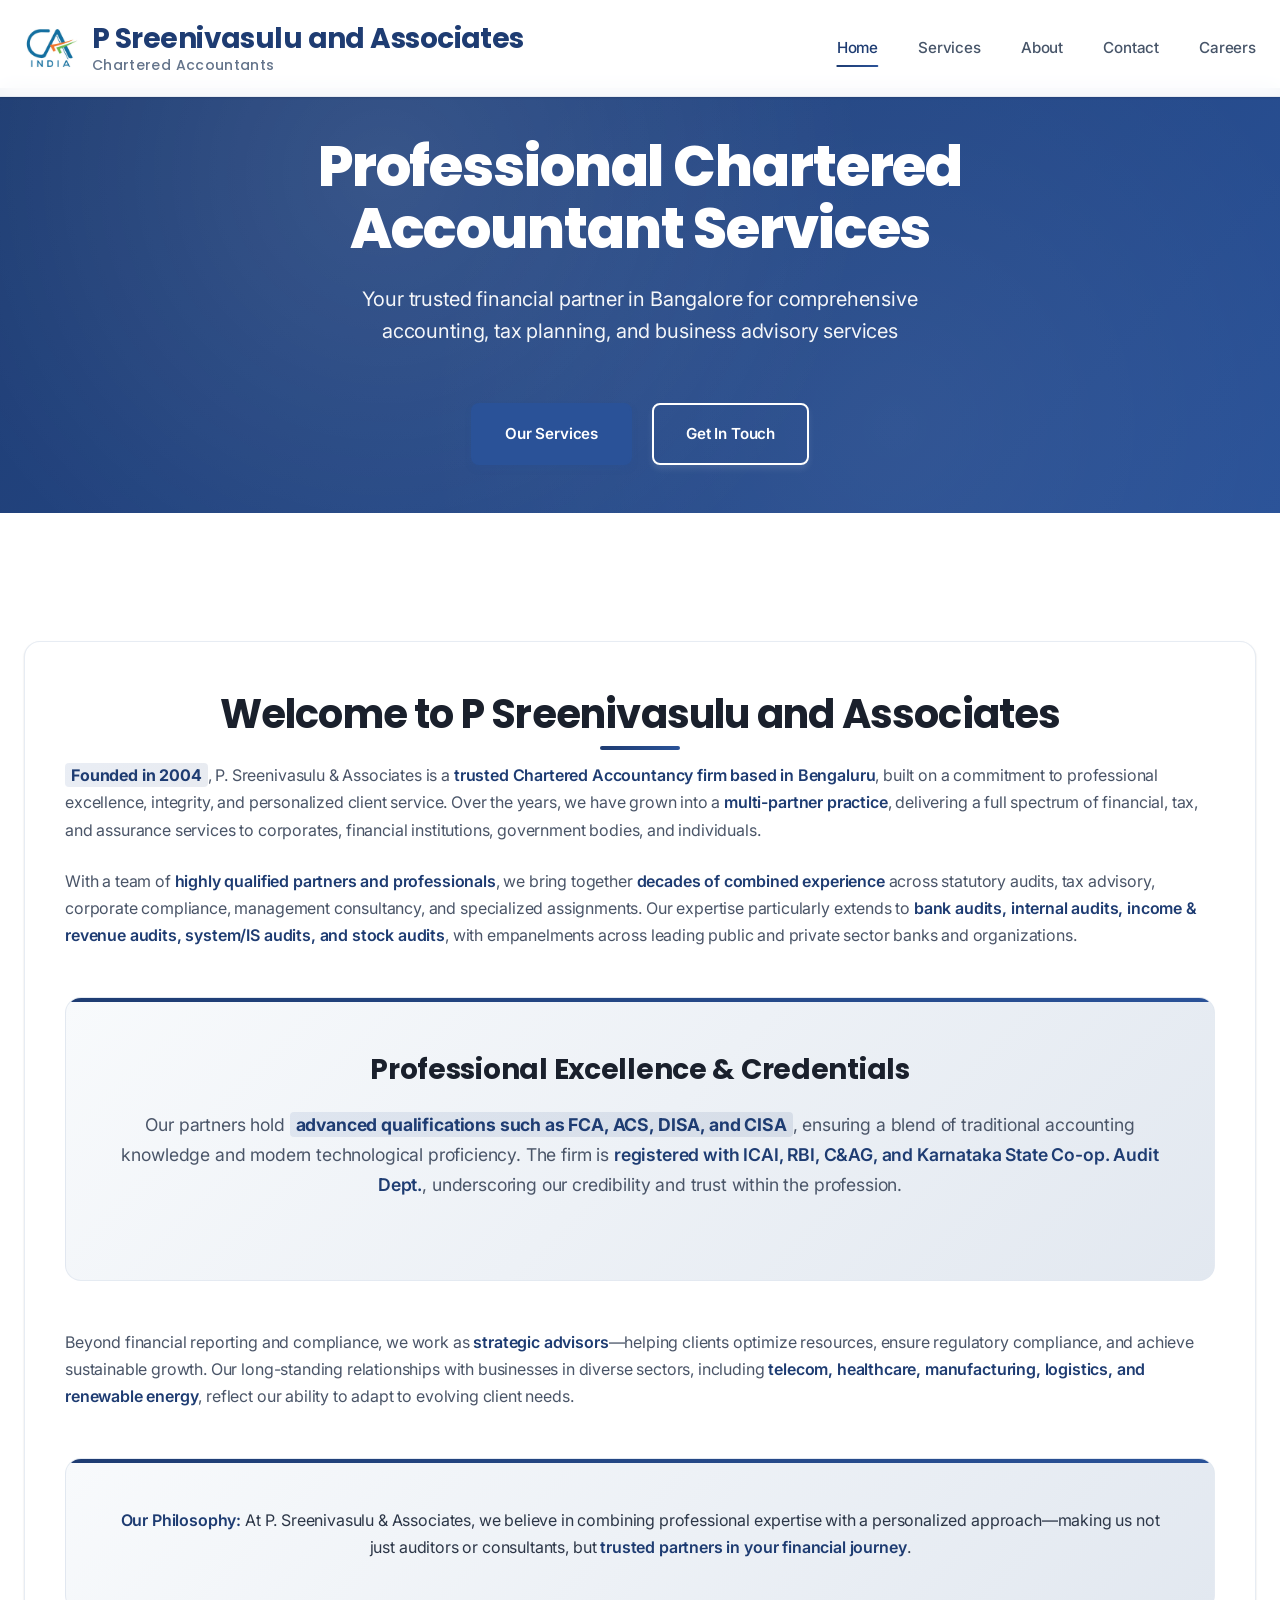
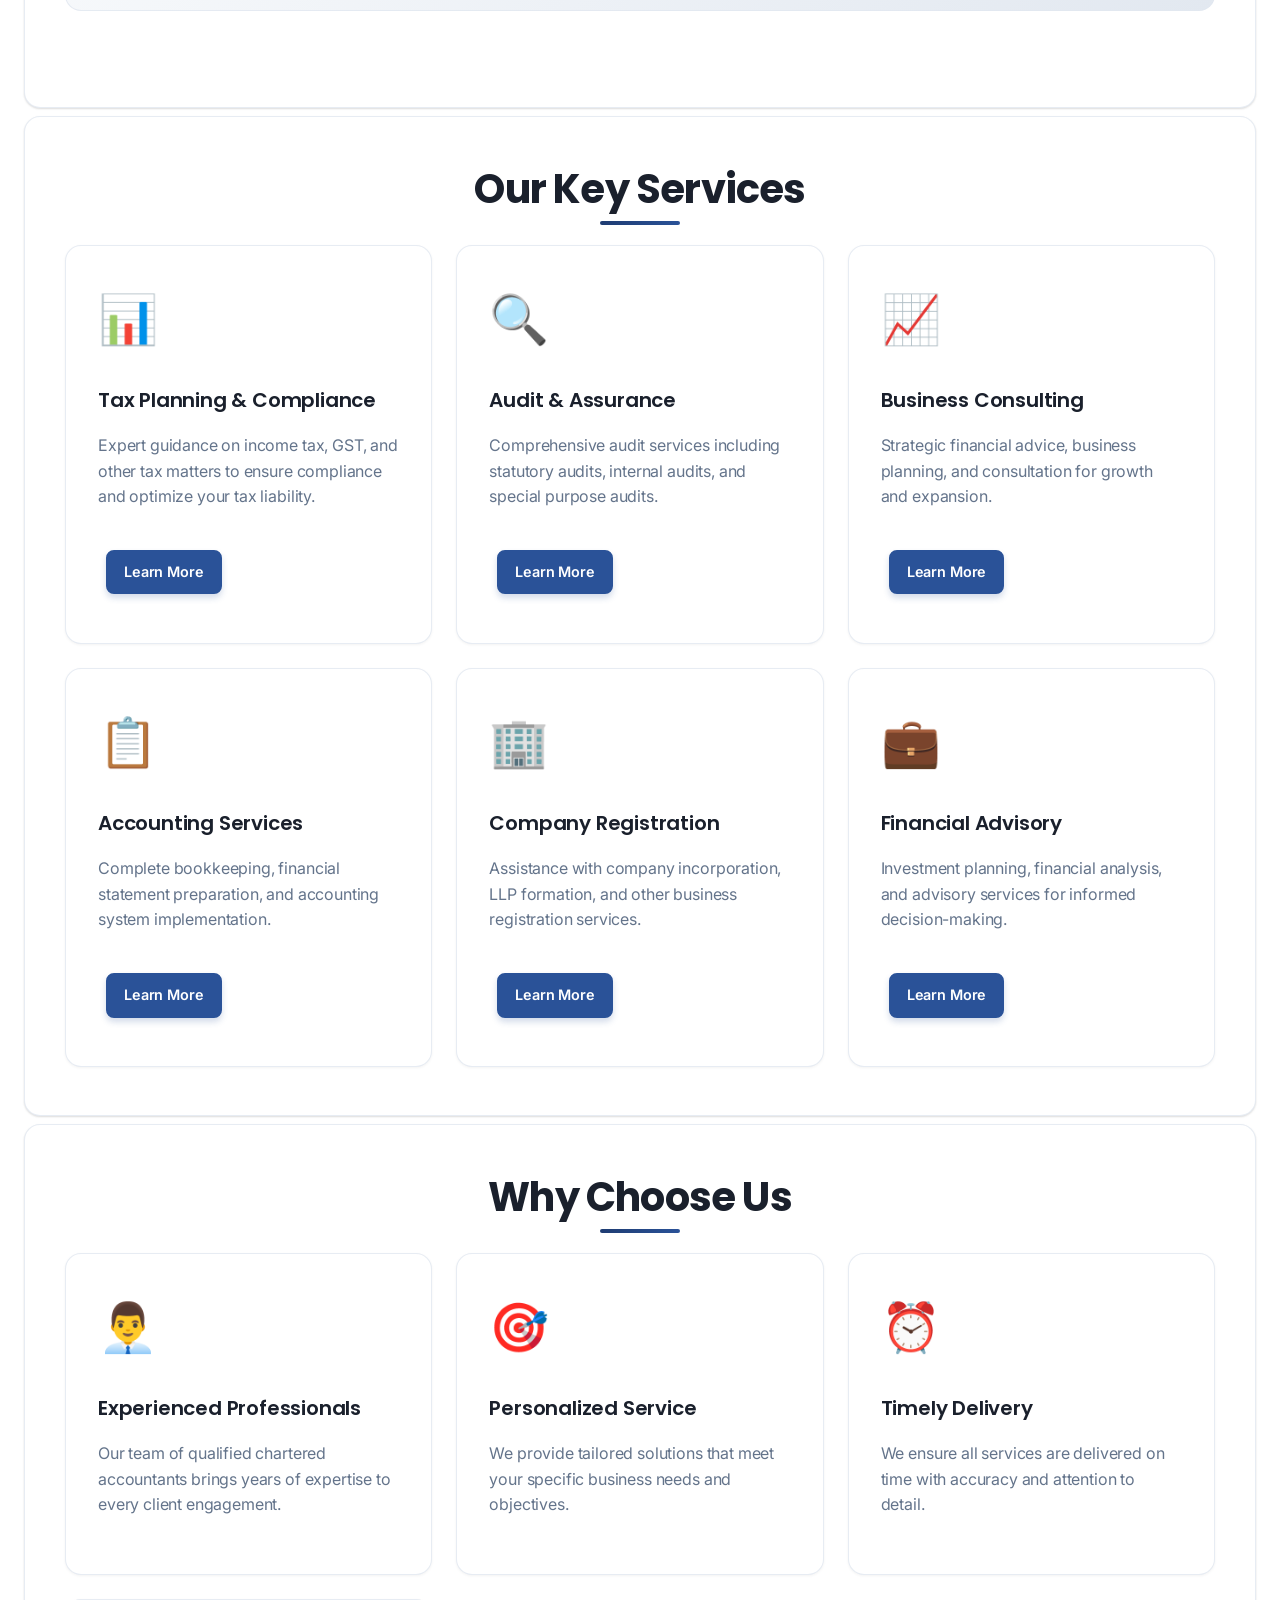
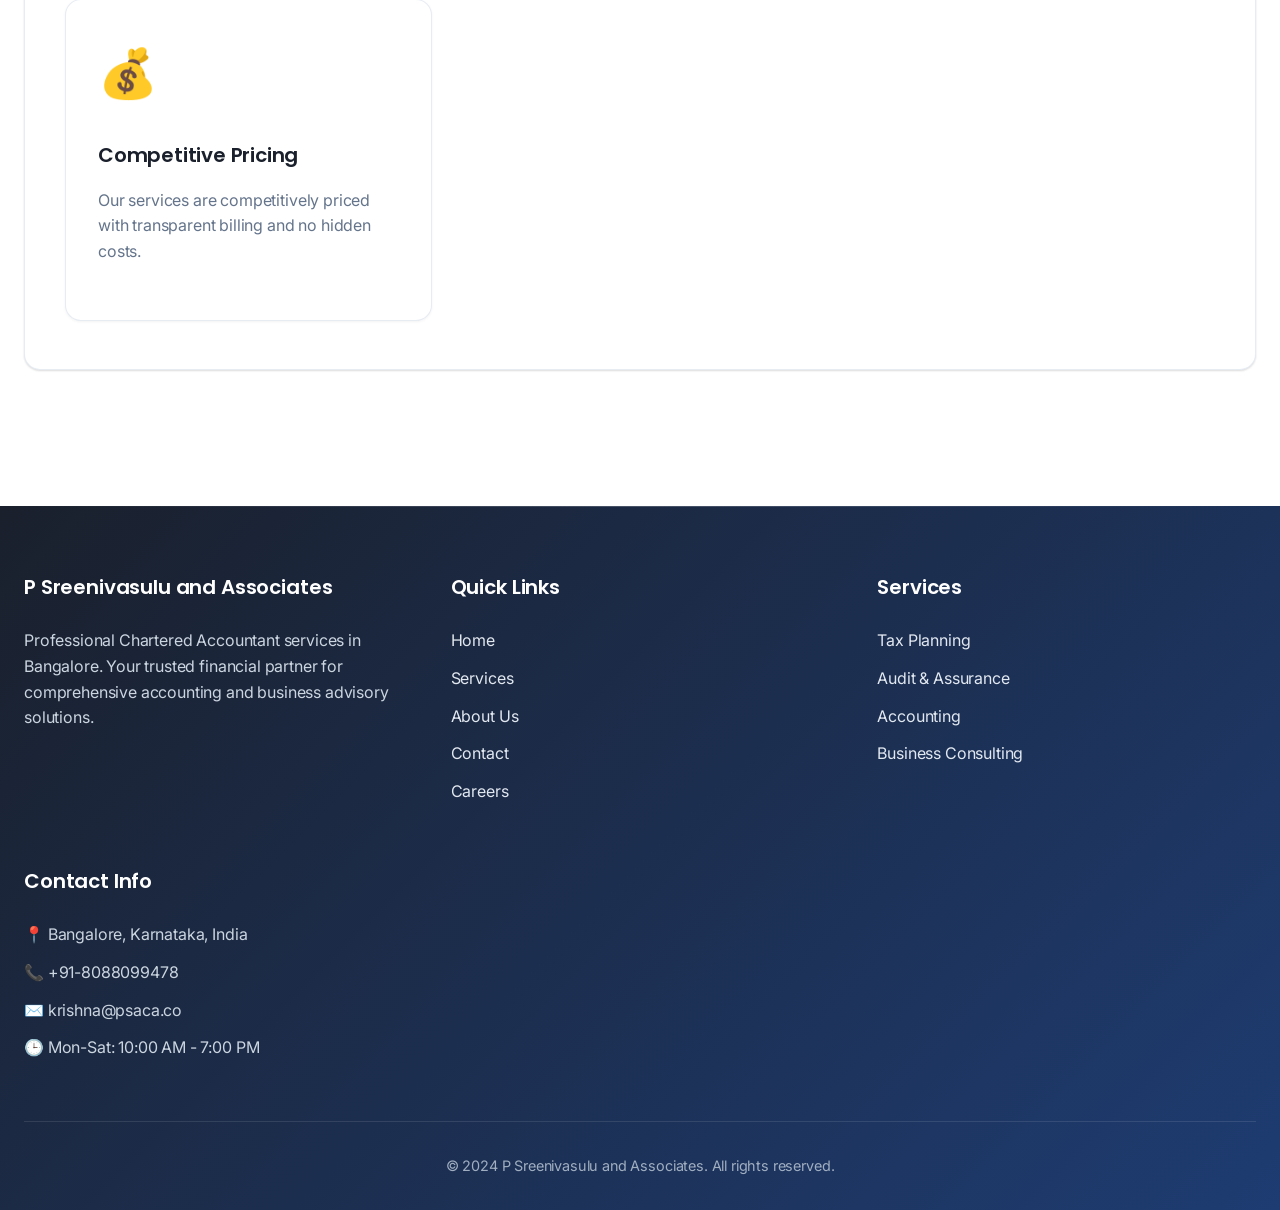
==== index.html @ 5de53224 "website working" ====
<!DOCTYPE html>
<html lang="en">
<head>
    <meta charset="UTF-8">
    <meta name="viewport" content="width=device-width, initial-scale=1.0">
    <title>P Sreenivasulu and Associates - Chartered Accountants, Bangalore</title>
    <meta name="description" content="P Sreenivasulu and Associates - Professional Chartered Accountant services in Bangalore. Expert financial consulting, tax planning, and accounting solutions.">
    <meta name="keywords" content="chartered accountant, CA, tax planning, audit, accounting, Bangalore, financial advisory">

    <!-- Favicon -->
    <link rel="icon" type="image/svg+xml" href="favicon.svg">
    <link rel="icon" type="image/png" sizes="48x48" href="favicon-48.png">
    <link rel="icon" type="image/png" sizes="32x32" href="favicon-32x32.png">
    <link rel="icon" type="image/png" sizes="16x16" href="favicon-16x16.png">
    <link rel="shortcut icon" type="image/jpeg" href="favicon.jpeg">
    <link rel="apple-touch-icon" sizes="180x180" href="apple-touch-icon.png">
    <meta name="msapplication-TileImage" content="favicon-256.png">

    <link rel="stylesheet" href="styles.css">
</head>
<body>
    <header>
        <div class="container">
            <div class="header-content">
                <div class="logo">
                    <img src="favicon.jpeg" alt="PSA Logo" class="logo-icon">
                    <div class="logo-text">
                        P Sreenivasulu and Associates
                        <div class="logo-subtitle">Chartered Accountants</div>
                    </div>
                </div>
                <nav>
                    <ul>
                        <li><a href="index.html" class="active">Home</a></li>
                        <li><a href="services.html">Services</a></li>
                        <li><a href="about.html">About</a></li>
                        <li><a href="contact.html">Contact</a></li>
                        <li><a href="careers.html">Careers</a></li>
                    </ul>
                    <button class="mobile-menu-toggle">☰</button>
                </nav>
            </div>
        </div>
    </header>

    <section class="hero">
        <div class="container">
            <h1>Professional Chartered Accountant Services</h1>
            <p>Your trusted financial partner in Bangalore for comprehensive accounting, tax planning, and business advisory services</p>
            <a href="services.html" class="cta-button">Our Services</a>
            <a href="contact.html" class="cta-button secondary">Get In Touch</a>
        </div>
    </section>

    <main>
        <div class="container">
            <section class="section">
                <h2>Welcome to P Sreenivasulu and Associates</h2>
                <p><strong>Founded in 2004</strong>, P. Sreenivasulu & Associates is a <strong>trusted Chartered Accountancy firm based in Bengaluru</strong>, built on a commitment to professional excellence, integrity, and personalized client service. Over the years, we have grown into a <strong>multi-partner practice</strong>, delivering a full spectrum of financial, tax, and assurance services to corporates, financial institutions, government bodies, and individuals.</p>

                <p>With a team of <strong>highly qualified partners and professionals</strong>, we bring together <strong>decades of combined experience</strong> across statutory audits, tax advisory, corporate compliance, management consultancy, and specialized assignments. Our expertise particularly extends to <strong>bank audits, internal audits, income & revenue audits, system/IS audits, and stock audits</strong>, with empanelments across leading public and private sector banks and organizations.</p>

                <div class="highlight">
                    <h3>Professional Excellence & Credentials</h3>
                    <p>Our partners hold <strong>advanced qualifications such as FCA, ACS, DISA, and CISA</strong>, ensuring a blend of traditional accounting knowledge and modern technological proficiency. The firm is <strong>registered with ICAI, RBI, C&AG, and Karnataka State Co-op. Audit Dept.</strong>, underscoring our credibility and trust within the profession.</p>
                </div>

                <p>Beyond financial reporting and compliance, we work as <strong>strategic advisors</strong>—helping clients optimize resources, ensure regulatory compliance, and achieve sustainable growth. Our long-standing relationships with businesses in diverse sectors, including <strong>telecom, healthcare, manufacturing, logistics, and renewable energy</strong>, reflect our ability to adapt to evolving client needs.</p>

                <div class="highlight">
                    <strong>Our Philosophy:</strong> At P. Sreenivasulu & Associates, we believe in combining professional expertise with a personalized approach—making us not just auditors or consultants, but <strong>trusted partners in your financial journey</strong>.
                </div>
            </section>

            <section class="section">
                <h2>Our Key Services</h2>
                <div class="services-grid">
                    <div class="service-card">
                        <div class="icon">📊</div>
                        <h3>Tax Planning & Compliance</h3>
                        <p>Expert guidance on income tax, GST, and other tax matters to ensure compliance and optimize your tax liability.</p>
                        <a href="services.html#tax-planning" class="cta-button" style="margin-top: 1rem; display: inline-block; padding: 0.5rem 1rem; font-size: 0.9rem;">Learn More</a>
                    </div>
                    <div class="service-card">
                        <div class="icon">🔍</div>
                        <h3>Audit & Assurance</h3>
                        <p>Comprehensive audit services including statutory audits, internal audits, and special purpose audits.</p>
                        <a href="services.html#audit-assurance" class="cta-button" style="margin-top: 1rem; display: inline-block; padding: 0.5rem 1rem; font-size: 0.9rem;">Learn More</a>
                    </div>
                    <div class="service-card">
                        <div class="icon">📈</div>
                        <h3>Business Consulting</h3>
                        <p>Strategic financial advice, business planning, and consultation for growth and expansion.</p>
                        <a href="services.html#business-consulting" class="cta-button" style="margin-top: 1rem; display: inline-block; padding: 0.5rem 1rem; font-size: 0.9rem;">Learn More</a>
                    </div>
                    <div class="service-card">
                        <div class="icon">📋</div>
                        <h3>Accounting Services</h3>
                        <p>Complete bookkeeping, financial statement preparation, and accounting system implementation.</p>
                        <a href="services.html#accounting-services" class="cta-button" style="margin-top: 1rem; display: inline-block; padding: 0.5rem 1rem; font-size: 0.9rem;">Learn More</a>
                    </div>
                    <div class="service-card">
                        <div class="icon">🏢</div>
                        <h3>Company Registration</h3>
                        <p>Assistance with company incorporation, LLP formation, and other business registration services.</p>
                        <a href="services.html#company-registration" class="cta-button" style="margin-top: 1rem; display: inline-block; padding: 0.5rem 1rem; font-size: 0.9rem;">Learn More</a>
                    </div>
                    <div class="service-card">
                        <div class="icon">💼</div>
                        <h3>Financial Advisory</h3>
                        <p>Investment planning, financial analysis, and advisory services for informed decision-making.</p>
                        <a href="services.html#financial-advisory" class="cta-button" style="margin-top: 1rem; display: inline-block; padding: 0.5rem 1rem; font-size: 0.9rem;">Learn More</a>
                    </div>
                </div>
            </section>

            <section class="section">
                <h2>Why Choose Us</h2>
                <div class="services-grid">
                    <div class="service-card">
                        <div class="icon">👨‍💼</div>
                        <h3>Experienced Professionals</h3>
                        <p>Our team of qualified chartered accountants brings years of expertise to every client engagement.</p>
                    </div>
                    <div class="service-card">
                        <div class="icon">🎯</div>
                        <h3>Personalized Service</h3>
                        <p>We provide tailored solutions that meet your specific business needs and objectives.</p>
                    </div>
                    <div class="service-card">
                        <div class="icon">⏰</div>
                        <h3>Timely Delivery</h3>
                        <p>We ensure all services are delivered on time with accuracy and attention to detail.</p>
                    </div>
                    <div class="service-card">
                        <div class="icon">💰</div>
                        <h3>Competitive Pricing</h3>
                        <p>Our services are competitively priced with transparent billing and no hidden costs.</p>
                    </div>
                </div>
            </section>


        </div>
    </main>

    <footer>
        <div class="container">
            <div class="footer-content">
                <div class="footer-section">
                    <h3>P Sreenivasulu and Associates</h3>
                    <p>Professional Chartered Accountant services in Bangalore. Your trusted financial partner for comprehensive accounting and business advisory solutions.</p>
                </div>
                <div class="footer-section">
                    <h3>Quick Links</h3>
                    <p><a href="index.html">Home</a></p>
                    <p><a href="services.html">Services</a></p>
                    <p><a href="about.html">About Us</a></p>
                    <p><a href="contact.html">Contact</a></p>
                    <p><a href="careers.html">Careers</a></p>
                </div>
                <div class="footer-section">
                    <h3>Services</h3>
                    <p><a href="services.html#tax-planning">Tax Planning</a></p>
                    <p><a href="services.html#audit-assurance">Audit & Assurance</a></p>
                    <p><a href="services.html#accounting-services">Accounting</a></p>
                    <p><a href="services.html#business-consulting">Business Consulting</a></p>
                </div>
                <div class="footer-section">
                    <h3>Contact Info</h3>
                    <p>📍 Bangalore, Karnataka, India</p>
                    <p>📞 +91-8088099478</p>
                    <p>✉️ krishna@psaca.co</p>
                    <p>🕒 Mon-Sat: 10:00 AM - 7:00 PM</p>
                </div>
            </div>
            <div class="footer-bottom">
                <p>&copy; 2024 P Sreenivasulu and Associates. All rights reserved.</p>
            </div>
        </div>
    </footer>

    <script>
        // Mobile menu toggle
        document.querySelector('.mobile-menu-toggle').addEventListener('click', function() {
            document.querySelector('nav ul').classList.toggle('active');
        });
    </script>
</body>
</html>
---- styles.css ----
/* P Sreenivasulu and Associates - Modern Professional Website Styles */

/* Import Google Fonts */
@import url('https://fonts.googleapis.com/css2?family=Inter:wght@300;400;500;600;700;800&family=Poppins:wght@300;400;500;600;700;800&display=swap');

/* Smooth scrolling and modern defaults */
html {
    scroll-behavior: smooth;
    -webkit-text-size-adjust: 100%;
}

/* Selection styling */
::selection {
    background: rgba(42, 82, 152, 0.2);
    color: #1e3c72;
}

::-moz-selection {
    background: rgba(42, 82, 152, 0.2);
    color: #1e3c72;
}

/* Focus styles for accessibility */
*:focus {
    outline: 2px solid #2a5298;
    outline-offset: 2px;
}

/* Scrollbar styling for webkit browsers */
::-webkit-scrollbar {
    width: 8px;
}

::-webkit-scrollbar-track {
    background: #f1f5f9;
}

::-webkit-scrollbar-thumb {
    background: linear-gradient(135deg, #1e3c72, #2a5298);
    border-radius: 4px;
}

::-webkit-scrollbar-thumb:hover {
    background: linear-gradient(135deg, #2a5298, #1e3c72);
}

* {
    margin: 0;
    padding: 0;
    box-sizing: border-box;
}

body {
    font-family: 'Inter', -apple-system, BlinkMacSystemFont, 'Segoe UI', Roboto, Oxygen, Ubuntu, Cantarell, sans-serif;
    line-height: 1.7;
    color: #2d3748;
    background-color: #ffffff;
    font-weight: 400;
    font-size: 16px;
    letter-spacing: -0.01em;
    -webkit-font-smoothing: antialiased;
    -moz-osx-font-smoothing: grayscale;
    text-rendering: optimizeLegibility;
}

/* Add subtle page transitions */
.section {
    opacity: 0;
    transform: translateY(20px);
    animation: fadeInUp 0.6s ease-out forwards;
}

.section:nth-child(1) { animation-delay: 0.1s; }
.section:nth-child(2) { animation-delay: 0.2s; }
.section:nth-child(3) { animation-delay: 0.3s; }
.section:nth-child(4) { animation-delay: 0.4s; }
.section:nth-child(5) { animation-delay: 0.5s; }

@keyframes fadeInUp {
    to {
        opacity: 1;
        transform: translateY(0);
    }
}

/* Improved link styling */
a {
    color: #2a5298;
    transition: color 0.3s ease;
}

a:hover {
    color: #1e3c72;
}

/* Team Photos Carousel */
.team-carousel {
    position: relative;
    max-width: 800px;
    margin: 2rem auto;
    overflow: hidden;
    border-radius: 16px;
    box-shadow: 0 10px 25px rgba(0, 0, 0, 0.1);
}

.carousel-container {
    display: flex;
    transition: transform 0.5s cubic-bezier(0.4, 0, 0.2, 1);
}

.carousel-slide {
    min-width: 100%;
    position: relative;
}

.carousel-slide img {
    width: 100%;
    height: 400px;
    object-fit: cover;
    display: block;
}

.carousel-caption {
    position: absolute;
    bottom: 0;
    left: 0;
    right: 0;
    background: linear-gradient(transparent, rgba(0, 0, 0, 0.8));
    color: white;
    padding: 2rem;
    text-align: center;
}

.carousel-caption h3 {
    font-family: 'Poppins', sans-serif;
    font-size: 1.5rem;
    font-weight: 600;
    margin-bottom: 0.5rem;
}

.carousel-caption p {
    font-size: 1rem;
    opacity: 0.9;
}

.carousel-nav {
    position: absolute;
    top: 50%;
    transform: translateY(-50%);
    background: rgba(255, 255, 255, 0.9);
    border: none;
    width: 50px;
    height: 50px;
    border-radius: 50%;
    cursor: pointer;
    display: flex;
    align-items: center;
    justify-content: center;
    font-size: 1.2rem;
    color: #1e3c72;
    transition: all 0.3s ease;
    box-shadow: 0 4px 6px rgba(0, 0, 0, 0.1);
}

.carousel-nav:hover {
    background: white;
    transform: translateY(-50%) scale(1.1);
    box-shadow: 0 6px 12px rgba(0, 0, 0, 0.15);
}

.carousel-prev {
    left: 20px;
}

.carousel-next {
    right: 20px;
}

.carousel-indicators {
    display: flex;
    justify-content: center;
    gap: 0.5rem;
    margin-top: 1rem;
}

.carousel-indicator {
    width: 12px;
    height: 12px;
    border-radius: 50%;
    background: #cbd5e0;
    border: none;
    cursor: pointer;
    transition: all 0.3s ease;
}

.carousel-indicator.active {
    background: #2a5298;
    transform: scale(1.2);
}

.carousel-indicator:hover {
    background: #1e3c72;
}

@media (max-width: 768px) {
    .carousel-slide img {
        height: 300px;
    }

    .carousel-caption {
        padding: 1.5rem;
    }

    .carousel-caption h3 {
        font-size: 1.25rem;
    }

    .carousel-nav {
        width: 40px;
        height: 40px;
        font-size: 1rem;
    }

    .carousel-prev {
        left: 10px;
    }

    .carousel-next {
        right: 10px;
    }
}

.container {
    max-width: 1280px;
    margin: 0 auto;
    padding: 0 24px;
}

/* Header and Navigation */
header {
    background: rgba(255, 255, 255, 0.95);
    backdrop-filter: blur(10px);
    -webkit-backdrop-filter: blur(10px);
    box-shadow: 0 1px 3px rgba(0, 0, 0, 0.05), 0 1px 2px rgba(0, 0, 0, 0.1);
    position: fixed;
    width: 100%;
    top: 0;
    z-index: 1000;
    border-bottom: 1px solid rgba(226, 232, 240, 0.8);
}

.header-content {
    display: flex;
    justify-content: space-between;
    align-items: center;
    padding: 1.25rem 0;
}

.logo {
    display: flex;
    align-items: center;
    gap: 0.75rem;
    font-family: 'Poppins', sans-serif;
    font-size: 1.75rem;
    font-weight: 700;
    color: #1e3c72;
    letter-spacing: -0.02em;
    line-height: 1.2;
}

.logo-icon {
    width: 56px;
    height: 56px;
    flex-shrink: 0;
}

.logo-text {
    display: flex;
    flex-direction: column;
}

.logo-subtitle {
    font-size: 0.875rem;
    color: #64748b;
    font-weight: 500;
    margin-top: 2px;
    letter-spacing: 0.025em;
}

nav ul {
    display: flex;
    list-style: none;
    gap: 2.5rem;
    align-items: center;
}

nav a {
    text-decoration: none;
    color: #475569;
    font-weight: 500;
    font-size: 0.95rem;
    transition: all 0.3s cubic-bezier(0.4, 0, 0.2, 1);
    position: relative;
    padding: 0.5rem 0;
    letter-spacing: -0.01em;
}

nav a:hover,
nav a.active {
    color: #1e3c72;
    transform: translateY(-1px);
}

nav a::after {
    content: '';
    position: absolute;
    width: 0;
    height: 2px;
    bottom: -2px;
    left: 50%;
    transform: translateX(-50%);
    background: linear-gradient(90deg, #1e3c72, #2a5298);
    transition: width 0.3s cubic-bezier(0.4, 0, 0.2, 1);
    border-radius: 1px;
}

nav a:hover::after,
nav a.active::after {
    width: 100%;
}

/* Mobile Menu */
.mobile-menu-toggle {
    display: none;
    background: none;
    border: none;
    font-size: 1.5rem;
    color: #1e3c72;
    cursor: pointer;
    padding: 0.5rem;
    border-radius: 8px;
    transition: all 0.3s ease;
}

.mobile-menu-toggle:hover {
    background: rgba(30, 60, 114, 0.1);
}

/* Hero Section */
.hero {
    background: linear-gradient(135deg, #1e3c72 0%, #2a5298 100%);
    color: white;
    padding: 3rem 0 2rem;
    text-align: center;
    margin-top: 88px;
    position: relative;
    overflow: hidden;
}

.hero::before {
    content: '';
    position: absolute;
    top: 0;
    left: 0;
    right: 0;
    bottom: 0;
    background: radial-gradient(circle at 30% 20%, rgba(255, 255, 255, 0.1) 0%, transparent 50%),
                radial-gradient(circle at 70% 80%, rgba(255, 255, 255, 0.05) 0%, transparent 50%);
    pointer-events: none;
}

.hero .container {
    position: relative;
    z-index: 1;
}

.hero h1 {
    font-family: 'Poppins', sans-serif;
    font-size: 3.5rem;
    margin-bottom: 1.5rem;
    font-weight: 800;
    line-height: 1.1;
    letter-spacing: -0.02em;
    max-width: 900px;
    margin-left: auto;
    margin-right: auto;
}

.hero p {
    font-size: 1.25rem;
    margin-bottom: 3rem;
    opacity: 0.95;
    line-height: 1.6;
    max-width: 600px;
    margin-left: auto;
    margin-right: auto;
    font-weight: 400;
}

.cta-button {
    display: inline-block;
    background: #2a5298;
    color: white;
    padding: 1rem 2rem;
    text-decoration: none;
    border-radius: 8px;
    font-weight: 600;
    font-size: 0.95rem;
    transition: all 0.3s cubic-bezier(0.4, 0, 0.2, 1);
    margin: 0.5rem;
    border: 2px solid #2a5298;
    letter-spacing: -0.01em;
    box-shadow: 0 4px 6px rgba(42, 82, 152, 0.2);
    position: relative;
    overflow: hidden;
}

.cta-button::before {
    content: '';
    position: absolute;
    top: 0;
    left: -100%;
    width: 100%;
    height: 100%;
    background: linear-gradient(90deg, transparent, rgba(255, 255, 255, 0.2), transparent);
    transition: left 0.5s;
}

.cta-button:hover::before {
    left: 100%;
}

.cta-button:hover {
    background: #1e3c72;
    border-color: #1e3c72;
    transform: translateY(-2px);
    box-shadow: 0 8px 15px rgba(30, 60, 114, 0.3);
}

.cta-button.secondary {
    background: transparent;
    border: 2px solid white;
    box-shadow: 0 4px 6px rgba(255, 255, 255, 0.1);
}

.cta-button.secondary:hover {
    background: white;
    color: #1e3c72;
    transform: translateY(-2px);
    box-shadow: 0 8px 15px rgba(255, 255, 255, 0.2);
}

/* WhatsApp Button Styling */
.cta-button[href*="wa.me"] {
    background: #25D366 !important;
    border-color: #25D366 !important;
    box-shadow: 0 4px 6px rgba(37, 211, 102, 0.3);
}

.cta-button[href*="wa.me"]:hover {
    background: #128C7E !important;
    border-color: #128C7E !important;
    box-shadow: 0 8px 15px rgba(18, 140, 126, 0.4);
    transform: translateY(-2px);
}

.cta-button[href*="wa.me"]::before {
    background: linear-gradient(90deg, transparent, rgba(255, 255, 255, 0.3), transparent);
}

/* Main Content */
main {
    margin-top: 88px;
    padding: 2rem 0;
}

.section {
    background: white;
    margin: 0.5rem 0;
    padding: 3rem 2.5rem;
    border-radius: 16px;
    box-shadow: 0 1px 3px rgba(0, 0, 0, 0.05), 0 1px 2px rgba(0, 0, 0, 0.1);
    border: 1px solid rgba(226, 232, 240, 0.8);
    transition: all 0.3s cubic-bezier(0.4, 0, 0.2, 1);
}

.section:hover {
    box-shadow: 0 10px 25px rgba(0, 0, 0, 0.08), 0 4px 10px rgba(0, 0, 0, 0.05);
    transform: translateY(-2px);
}

.section h2 {
    font-family: 'Poppins', sans-serif;
    color: #1a202c;
    margin-bottom: 1.5rem;
    font-size: 2.5rem;
    text-align: center;
    position: relative;
    font-weight: 700;
    letter-spacing: -0.02em;
    line-height: 1.2;
}

.section h2::after {
    content: '';
    position: absolute;
    width: 80px;
    height: 4px;
    background: linear-gradient(90deg, #1e3c72, #2a5298);
    bottom: -12px;
    left: 50%;
    transform: translateX(-50%);
    border-radius: 2px;
}

.section h3 {
    font-family: 'Poppins', sans-serif;
    color: #1e3c72;
    margin-bottom: 1rem;
    font-size: 1.5rem;
    font-weight: 600;
    letter-spacing: -0.01em;
}

.section p {
    color: #4a5568;
    line-height: 1.7;
    margin-bottom: 1.5rem;
    font-size: 1rem;
}

.section p strong {
    color: #1e3c72;
    font-weight: 600;
}

/* Enhanced text highlighting */
.section p:first-of-type strong:first-child {
    background: linear-gradient(120deg, rgba(42, 82, 152, 0.1) 0%, rgba(30, 60, 114, 0.1) 100%);
    padding: 2px 6px;
    border-radius: 4px;
    font-weight: 700;
}

/* Grid Layouts */
.services-grid {
    display: grid;
    grid-template-columns: repeat(auto-fit, minmax(320px, 1fr));
    gap: 1.5rem;
    margin-top: 2rem;
}

.service-card {
    background: #ffffff;
    padding: 2rem;
    border-radius: 16px;
    border: 1px solid rgba(226, 232, 240, 0.8);
    transition: all 0.3s cubic-bezier(0.4, 0, 0.2, 1);
    position: relative;
    overflow: hidden;
    box-shadow: 0 1px 3px rgba(0, 0, 0, 0.05);
}

.service-card::before {
    content: '';
    position: absolute;
    top: 0;
    left: 0;
    width: 100%;
    height: 4px;
    background: linear-gradient(90deg, #1e3c72, #2a5298);
    transform: scaleX(0);
    transition: transform 0.3s cubic-bezier(0.4, 0, 0.2, 1);
}

.service-card:hover::before {
    transform: scaleX(1);
}

.service-card:hover {
    transform: translateY(-8px);
    box-shadow: 0 20px 40px rgba(0, 0, 0, 0.1), 0 8px 16px rgba(0, 0, 0, 0.05);
    border-color: rgba(42, 82, 152, 0.2);
}

.service-card h3 {
    color: #1a202c;
    margin-bottom: 1rem;
    font-size: 1.25rem;
    font-weight: 600;
}

.service-card .icon {
    font-size: 3rem;
    color: #2a5298;
    margin-bottom: 1.5rem;
    display: block;
    transition: transform 0.3s cubic-bezier(0.4, 0, 0.2, 1);
}

.service-card:hover .icon {
    transform: scale(1.1);
}

.service-card p {
    color: #64748b;
    line-height: 1.6;
    margin-bottom: 1.5rem;
}

/* Partners Section */
.partners-section {
    margin-top: 3rem;
}

.partner-profile {
    background: #ffffff;
    border: 1px solid rgba(226, 232, 240, 0.8);
    border-radius: 16px;
    padding: 3rem;
    margin-bottom: 3rem;
    box-shadow: 0 4px 6px rgba(0, 0, 0, 0.05);
    transition: all 0.3s cubic-bezier(0.4, 0, 0.2, 1);
    position: relative;
    overflow: hidden;
    display: flex;
    gap: 3rem;
    align-items: flex-start;
}

.partner-profile::before {
    content: '';
    position: absolute;
    top: 0;
    left: 0;
    width: 100%;
    height: 4px;
    background: linear-gradient(90deg, #1e3c72, #2a5298);
}

.partner-profile:hover {
    transform: translateY(-4px);
    box-shadow: 0 12px 25px rgba(0, 0, 0, 0.1);
}

.partner-image {
    flex-shrink: 0;
    width: 260px;
    display: flex;
    justify-content: center;
    align-items: flex-start;
}

.partner-image img {
    width: 240px;
    height: 240px;
    object-fit: cover;
    object-position: center top;
    border-radius: 50%;
    transition: all 0.3s cubic-bezier(0.4, 0, 0.2, 1);
    border: 4px solid #ffffff;
    box-shadow: 0 8px 20px rgba(0, 0, 0, 0.15), 0 0 0 1px rgba(42, 82, 152, 0.1);
}

.partner-image img:hover {
    transform: scale(1.02);
    box-shadow: 0 12px 30px rgba(0, 0, 0, 0.2);
}

/* Alternative positioning options for better face centering */
.partner-image img.center-face {
    object-position: center 20%;
}

.partner-image img.adjust-top {
    object-position: center 10%;
}

/* Service Section Styling */
.service-section {
    position: relative;
    overflow: hidden;
}

.service-header {
    display: flex;
    gap: 2rem;
    align-items: center;
    margin-bottom: 2rem;
    padding-bottom: 1.5rem;
    border-bottom: 2px solid rgba(226, 232, 240, 0.8);
}

.service-image {
    flex-shrink: 0;
    width: 400px;
    height: 280px;
    border-radius: 16px;
    overflow: hidden;
    box-shadow: 0 8px 20px rgba(0, 0, 0, 0.15);
    transition: all 0.3s cubic-bezier(0.4, 0, 0.2, 1);
}

.service-image:hover {
    transform: translateY(-4px);
    box-shadow: 0 12px 30px rgba(0, 0, 0, 0.2);
}

.service-image img {
    width: 100%;
    height: 100%;
    object-fit: cover;
    transition: transform 0.3s cubic-bezier(0.4, 0, 0.2, 1);
}

.service-image:hover img {
    transform: scale(1.05);
}

.service-info {
    flex: 1;
}

.service-info h3 {
    font-family: 'Poppins', sans-serif;
    font-size: 2rem;
    font-weight: 700;
    color: #1e3c72;
    margin-bottom: 1rem;
    letter-spacing: -0.01em;
}

.service-info p {
    font-size: 1.1rem;
    color: #4a5568;
    line-height: 1.7;
}

/* Alternating service layout */
.service-section.reverse .service-header {
    flex-direction: row-reverse;
}

.partner-info {
    flex: 1;
}

.partner-header {
    margin-bottom: 2rem;
    text-align: left;
    padding-bottom: 2rem;
    border-bottom: 1px solid rgba(226, 232, 240, 0.6);
}

.partner-header h3 {
    font-family: 'Poppins', sans-serif;
    font-size: 2rem;
    font-weight: 700;
    color: #1e3c72;
    margin-bottom: 1rem;
    letter-spacing: -0.01em;
}

.partner-credentials {
    display: flex;
    justify-content: flex-start;
    flex-wrap: wrap;
    gap: 0.75rem;
    margin-bottom: 1rem;
}

.credential {
    background: linear-gradient(135deg, #1e3c72, #2a5298);
    color: white;
    padding: 0.5rem 1rem;
    border-radius: 20px;
    font-size: 0.875rem;
    font-weight: 600;
    letter-spacing: 0.025em;
    box-shadow: 0 2px 4px rgba(30, 60, 114, 0.3);
}

.partner-title {
    font-size: 1.125rem;
    font-weight: 600;
    color: #2a5298;
    font-style: italic;
}

.partner-content {
    text-align: left;
}

.partner-content p {
    color: #4a5568;
    line-height: 1.7;
    margin-bottom: 1.5rem;
    font-size: 1rem;
}

.partner-content p strong {
    color: #1e3c72;
    font-weight: 600;
}

/* Team Section (Legacy - keeping for other pages) */
.team-grid {
    display: grid;
    grid-template-columns: repeat(auto-fit, minmax(250px, 1fr));
    gap: 2rem;
    margin-top: 2rem;
}

.team-member {
    text-align: center;
    background: #f8f9fa;
    padding: 2rem;
    border-radius: 10px;
    box-shadow: 0 4px 6px rgba(0, 0, 0, 0.1);
    transition: transform 0.3s ease;
}

.team-member:hover {
    transform: translateY(-5px);
}

.team-member h3 {
    color: #1e3c72;
    margin-bottom: 0.5rem;
}

.team-member .role {
    color: #666;
    font-style: italic;
}

/* Contact Form */
.contact-form {
    background: #f8f9fa;
    padding: 2rem;
    border-radius: 10px;
    margin-top: 2rem;
}

.form-group {
    margin-bottom: 1.5rem;
}

.form-group label {
    display: block;
    margin-bottom: 0.5rem;
    color: #333;
    font-weight: 500;
}

.form-group input,
.form-group textarea,
.form-group select {
    width: 100%;
    padding: 0.8rem;
    border: 1px solid #ddd;
    border-radius: 5px;
    font-size: 1rem;
    transition: border-color 0.3s ease;
}

.form-group input:focus,
.form-group textarea:focus,
.form-group select:focus {
    outline: none;
    border-color: #2a5298;
}

.form-row {
    display: grid;
    grid-template-columns: 1fr 1fr;
    gap: 1rem;
}

/* Contact Info Cards */
.contact-info {
    display: grid;
    grid-template-columns: repeat(auto-fit, minmax(250px, 1fr));
    gap: 2rem;
    margin-top: 2rem;
}

.contact-card {
    background: #f8f9fa;
    padding: 2rem;
    border-radius: 10px;
    text-align: center;
    box-shadow: 0 4px 6px rgba(0, 0, 0, 0.1);
}

.contact-card .icon {
    font-size: 2.5rem;
    color: #2a5298;
    margin-bottom: 1rem;
}

.contact-card h3 {
    color: #1e3c72;
    margin-bottom: 1rem;
}

/* Highlight Boxes */
.highlight {
    background: linear-gradient(135deg, #f8fafc 0%, #e2e8f0 100%);
    padding: 3rem;
    border-radius: 16px;
    margin: 3rem 0;
    text-align: center;
    border: 1px solid rgba(226, 232, 240, 0.8);
    position: relative;
    overflow: hidden;
}

.highlight::before {
    content: '';
    position: absolute;
    top: 0;
    left: 0;
    right: 0;
    height: 4px;
    background: linear-gradient(90deg, #1e3c72, #2a5298);
}

.highlight h3 {
    font-family: 'Poppins', sans-serif;
    color: #1a202c;
    margin-bottom: 1rem;
    font-size: 1.75rem;
    font-weight: 700;
}

.highlight strong {
    color: #1e3c72;
    font-weight: 600;
}

.highlight p {
    color: #4a5568;
    font-size: 1.1rem;
    line-height: 1.7;
    margin-bottom: 2rem;
}

/* Footer */
footer {
    background: linear-gradient(135deg, #1a202c 0%, #1e3c72 100%);
    color: white;
    text-align: center;
    padding: 4rem 0 2rem;
    margin-top: 6rem;
    position: relative;
}

footer::before {
    content: '';
    position: absolute;
    top: 0;
    left: 0;
    right: 0;
    height: 1px;
    background: linear-gradient(90deg, transparent, rgba(255, 255, 255, 0.2), transparent);
}

.footer-content {
    display: grid;
    grid-template-columns: repeat(auto-fit, minmax(280px, 1fr));
    gap: 3rem;
    margin-bottom: 3rem;
    text-align: left;
}

.footer-section h3 {
    font-family: 'Poppins', sans-serif;
    margin-bottom: 1.5rem;
    color: #ffffff;
    font-size: 1.25rem;
    font-weight: 600;
}

.footer-section p {
    margin-bottom: 0.75rem;
    line-height: 1.6;
    color: #cbd5e0;
}

.footer-section a {
    color: #e2e8f0;
    text-decoration: none;
    transition: all 0.3s cubic-bezier(0.4, 0, 0.2, 1);
    font-weight: 400;
}

.footer-section a:hover {
    color: #ffffff;
    transform: translateX(4px);
}

.footer-bottom {
    border-top: 1px solid rgba(255, 255, 255, 0.1);
    padding-top: 2rem;
    text-align: center;
    color: #a0aec0;
    font-size: 0.9rem;
}

/* Responsive Design */
@media (max-width: 768px) {
    .container {
        padding: 0 20px;
    }

    .mobile-menu-toggle {
        display: block;
        background: none;
        border: none;
        font-size: 1.5rem;
        color: #1e3c72;
        cursor: pointer;
        padding: 0.5rem;
        border-radius: 8px;
        transition: all 0.3s ease;
    }

    .mobile-menu-toggle:hover {
        background: rgba(30, 60, 114, 0.1);
    }

    nav ul {
        display: none;
        position: absolute;
        top: 100%;
        left: 0;
        width: 100%;
        background: rgba(255, 255, 255, 0.98);
        backdrop-filter: blur(10px);
        flex-direction: column;
        padding: 2rem 1rem;
        box-shadow: 0 8px 25px rgba(0, 0, 0, 0.15);
        border-top: 1px solid rgba(226, 232, 240, 0.8);
        gap: 1rem;
    }

    nav ul.active {
        display: flex;
    }

    nav a {
        padding: 1rem 0;
        font-size: 1.1rem;
        text-align: center;
        border-bottom: 1px solid rgba(226, 232, 240, 0.5);
    }

    nav a:last-child {
        border-bottom: none;
    }

    .hero {
        padding: 2.5rem 0 1.5rem;
    }

    .hero h1 {
        font-size: 2.5rem;
        line-height: 1.2;
    }

    .hero p {
        font-size: 1.1rem;
        margin-bottom: 2rem;
    }

    .section {
        padding: 3rem 2rem;
        margin: 0.5rem 0;
    }

    .section h2 {
        font-size: 2rem;
    }

    .services-grid {
        grid-template-columns: 1fr;
        gap: 1.5rem;
    }

    .service-card {
        padding: 2rem;
    }

    .form-row {
        grid-template-columns: 1fr;
    }

    .footer-content {
        grid-template-columns: 1fr;
        gap: 2rem;
        text-align: center;
    }

    .cta-button {
        display: block;
        margin: 1rem auto;
        max-width: 280px;
    }

    .partner-profile {
        padding: 2rem;
        margin-bottom: 2rem;
        flex-direction: column;
        gap: 2rem;
    }

    .partner-image {
        width: 100%;
        text-align: center;
    }

    .partner-image img {
        width: 220px;
        height: 220px;
    }

    .partner-header {
        text-align: center;
    }

    .partner-header h3 {
        font-size: 1.75rem;
    }

    .partner-credentials {
        justify-content: center;
        gap: 0.5rem;
    }

    .credential {
        padding: 0.4rem 0.8rem;
        font-size: 0.8rem;
    }

    .partner-title {
        font-size: 1rem;
    }

    .partner-content p {
        font-size: 0.95rem;
    }

    .service-header,
    .service-section.reverse .service-header {
        flex-direction: column;
        gap: 1.5rem;
        text-align: center;
        margin-bottom: 1.5rem;
        padding-bottom: 1rem;
    }

    .service-image {
        width: 100%;
        max-width: 450px;
        height: 300px;
        margin: 0 auto;
    }

    .service-info h3 {
        font-size: 1.75rem;
    }

    .service-info p {
        font-size: 1rem;
    }

    .section {
        margin: 0.25rem 0;
        padding: 2rem 1.5rem;
    }

    .services-grid {
        gap: 1rem;
        margin-top: 1.5rem;
    }

    .service-card {
        padding: 1.5rem;
    }

    .logo-icon {
        width: 44px;
        height: 44px;
    }

    .logo {
        font-size: 1.5rem;
    }
}
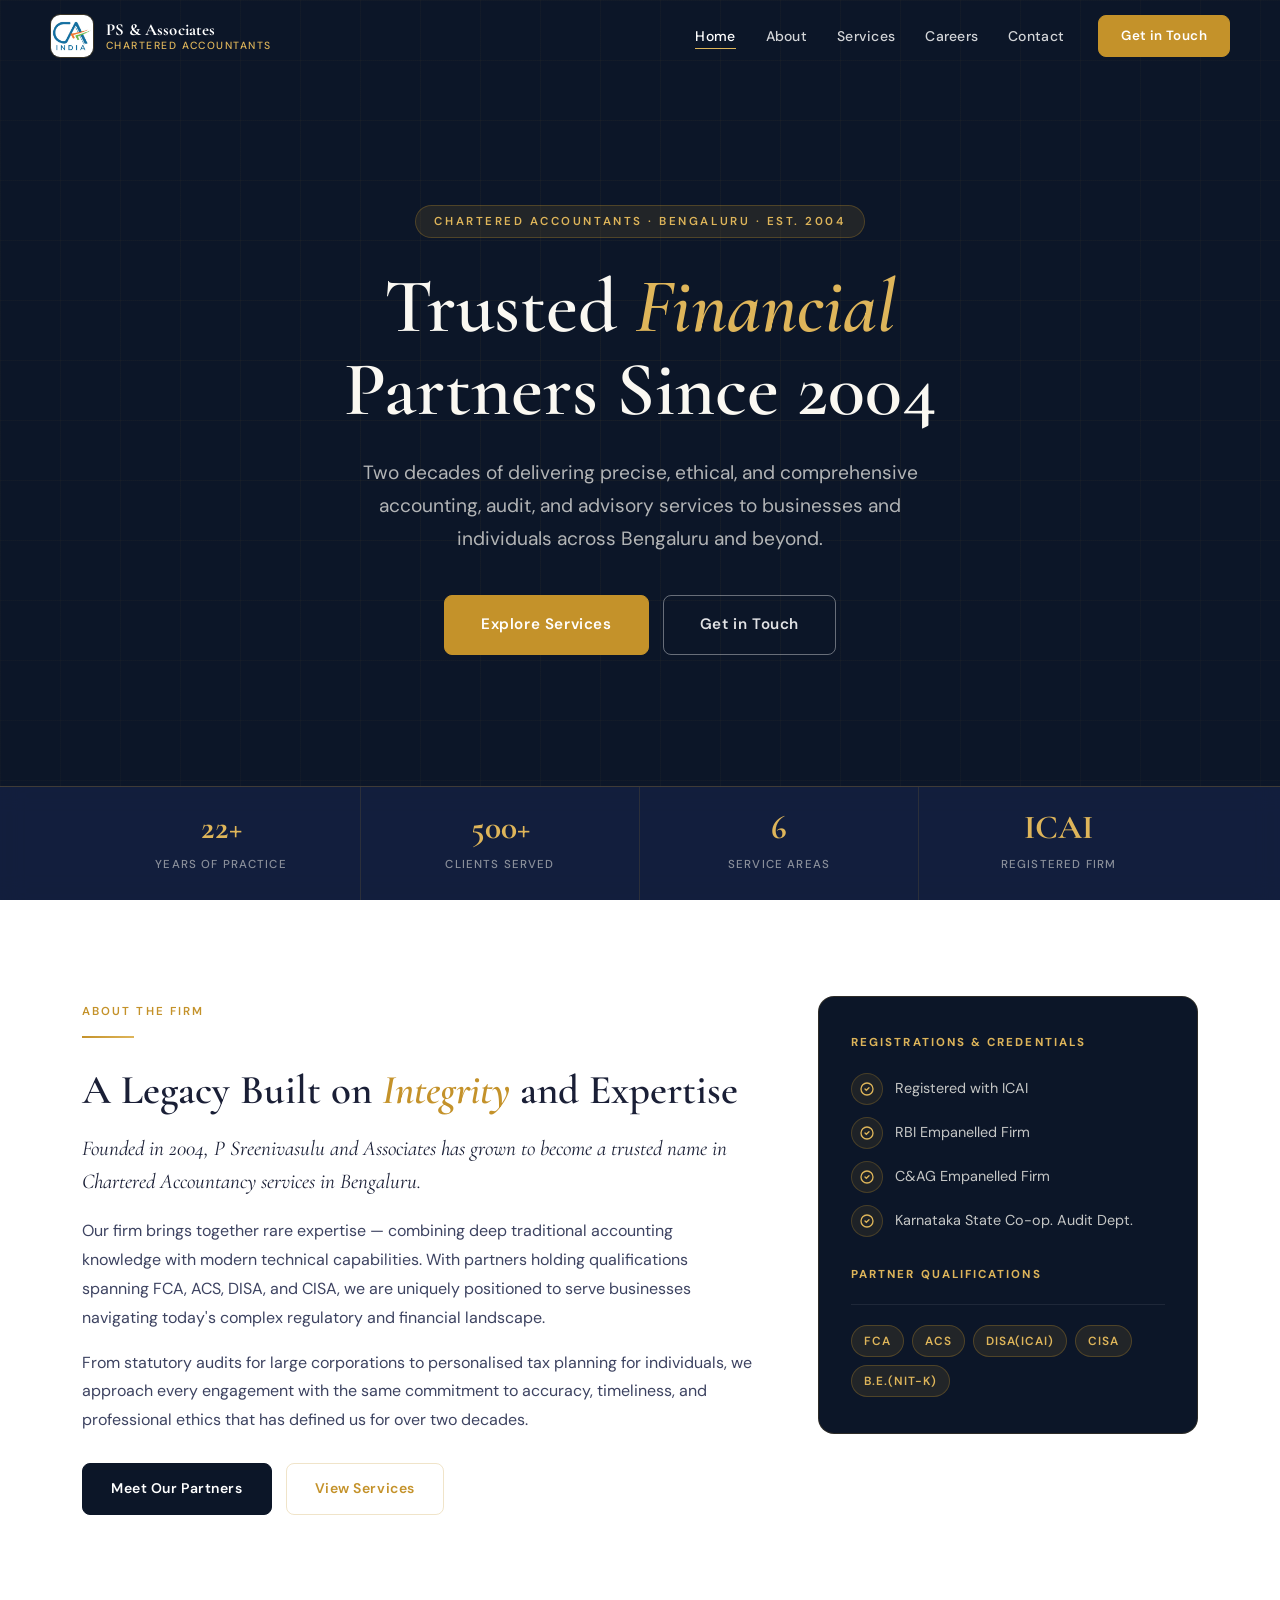
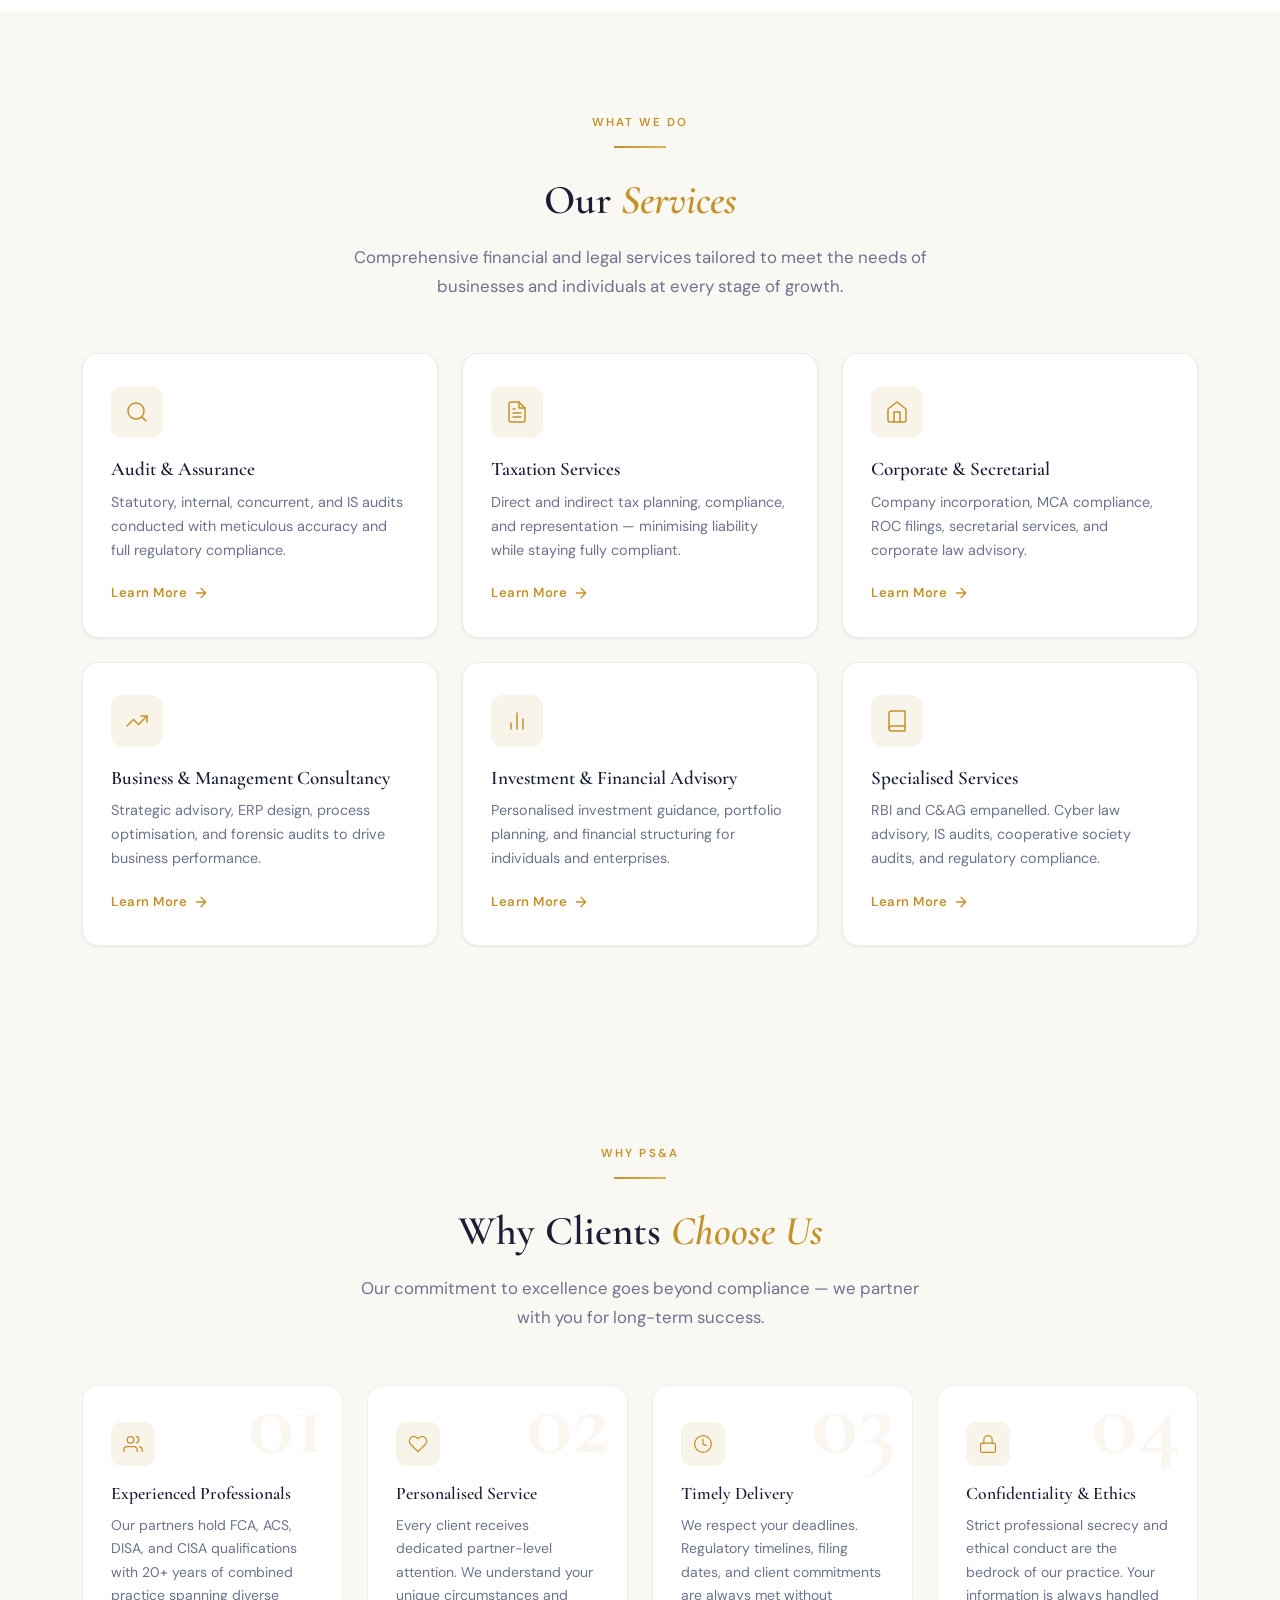
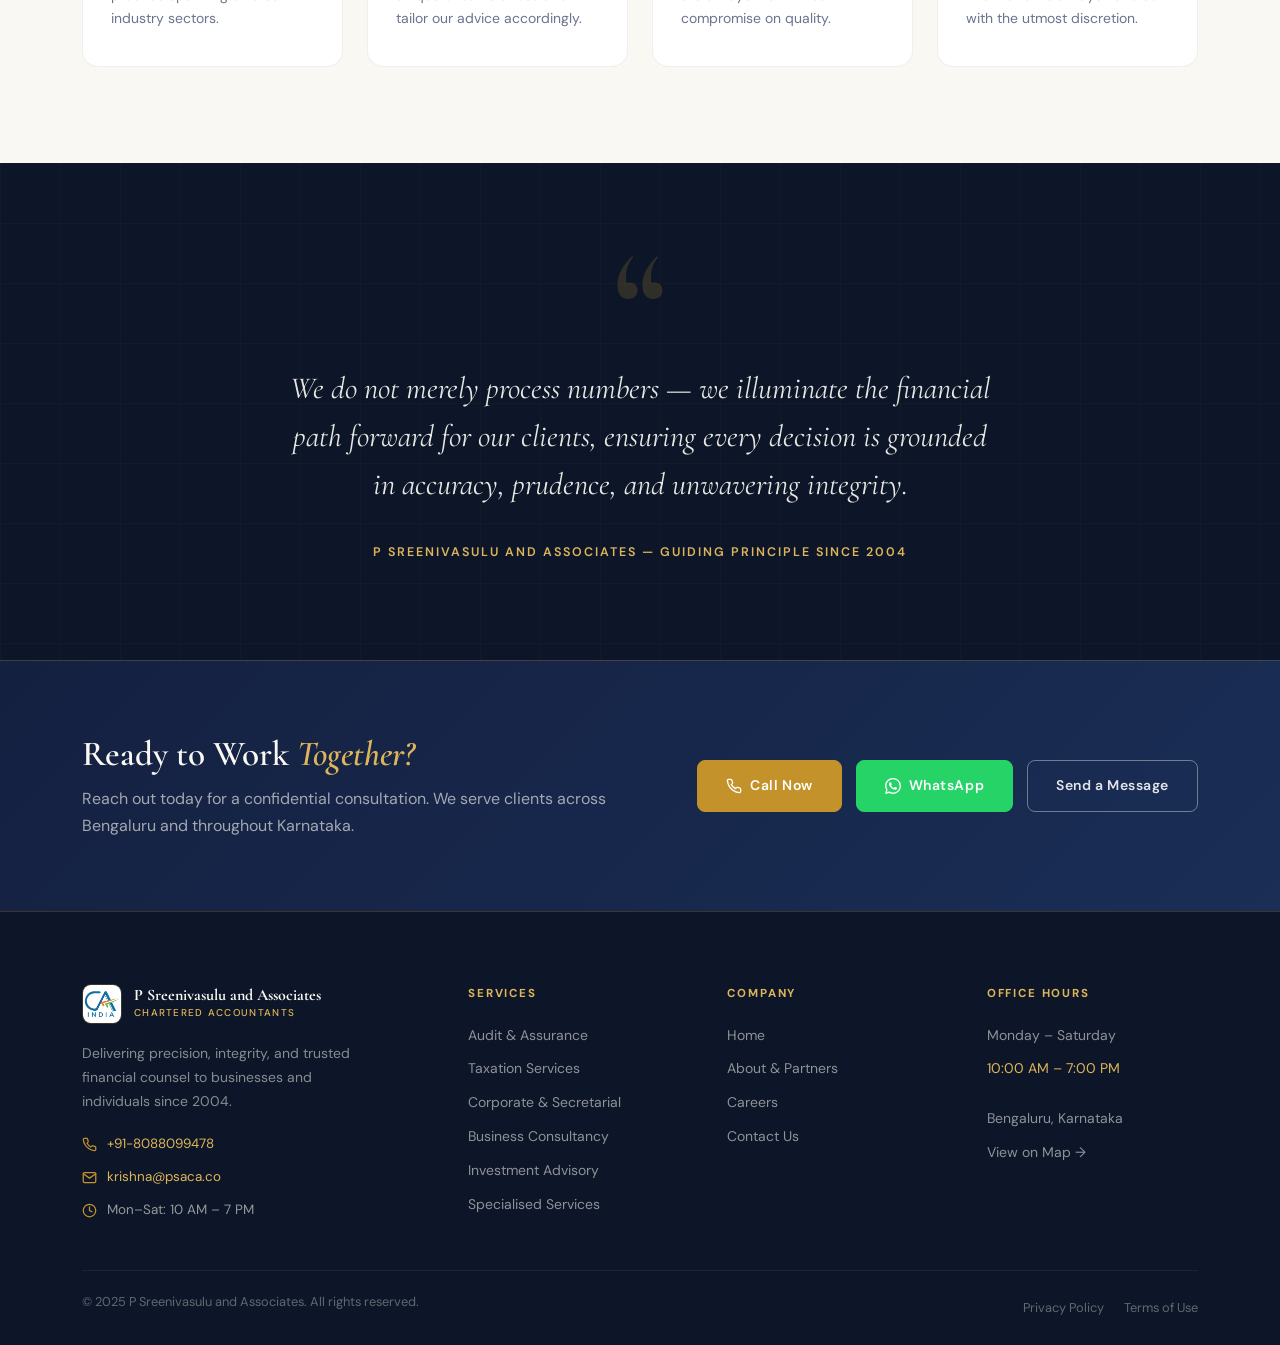
==== commit 7ff79d8a: "imporve UI" ====
--- a/index.html
+++ b/index.html
@@ -1,190 +1,457 @@
 <!DOCTYPE html>
 <html lang="en">
 <head>
-    <meta charset="UTF-8">
-    <meta name="viewport" content="width=device-width, initial-scale=1.0">
-    <title>P Sreenivasulu and Associates - Chartered Accountants, Bangalore</title>
-    <meta name="description" content="P Sreenivasulu and Associates - Professional Chartered Accountant services in Bangalore. Expert financial consulting, tax planning, and accounting solutions.">
-    <meta name="keywords" content="chartered accountant, CA, tax planning, audit, accounting, Bangalore, financial advisory">
-
-    <!-- Favicon -->
-    <link rel="icon" type="image/svg+xml" href="favicon.svg">
-    <link rel="icon" type="image/png" sizes="48x48" href="favicon-48.png">
-    <link rel="icon" type="image/png" sizes="32x32" href="favicon-32x32.png">
-    <link rel="icon" type="image/png" sizes="16x16" href="favicon-16x16.png">
-    <link rel="shortcut icon" type="image/jpeg" href="favicon.jpeg">
-    <link rel="apple-touch-icon" sizes="180x180" href="apple-touch-icon.png">
-    <meta name="msapplication-TileImage" content="favicon-256.png">
-
-    <link rel="stylesheet" href="styles.css">
+  <meta charset="UTF-8">
+  <meta name="viewport" content="width=device-width, initial-scale=1.0">
+  <title>P Sreenivasulu and Associates — Chartered Accountants, Bengaluru</title>
+  <meta name="description" content="P Sreenivasulu and Associates, Chartered Accountants in Bengaluru since 2004. Expert services in Audit, Taxation, Corporate Secretarial, and Financial Advisory.">
+  <link rel="icon" href="favicon.jpeg" type="image/jpeg">
+  <link rel="apple-touch-icon" href="apple-touch-icon.png">
+  <link rel="stylesheet" href="styles.css">
 </head>
 <body>
-    <header>
-        <div class="container">
-            <div class="header-content">
-                <div class="logo">
-                    <img src="favicon.jpeg" alt="PSA Logo" class="logo-icon">
-                    <div class="logo-text">
-                        P Sreenivasulu and Associates
-                        <div class="logo-subtitle">Chartered Accountants</div>
-                    </div>
-                </div>
-                <nav>
-                    <ul>
-                        <li><a href="index.html" class="active">Home</a></li>
-                        <li><a href="services.html">Services</a></li>
-                        <li><a href="about.html">About</a></li>
-                        <li><a href="contact.html">Contact</a></li>
-                        <li><a href="careers.html">Careers</a></li>
-                    </ul>
-                    <button class="mobile-menu-toggle">☰</button>
-                </nav>
+
+  <!-- ── HEADER ─────────────────────────────────────────── -->
+  <header class="site-header" id="siteHeader">
+    <div class="header-inner">
+      <a href="index.html" class="site-logo">
+        <div class="logo-badge">
+          <img src="favicon.jpeg" alt="PS&A Logo">
+        </div>
+        <div class="logo-text">
+          <span class="logo-name">PS &amp; Associates</span>
+          <span class="logo-sub">Chartered Accountants</span>
+        </div>
+      </a>
+      <nav class="site-nav" aria-label="Primary">
+        <ul class="nav-links">
+          <li><a href="index.html"    class="nav-link active">Home</a></li>
+          <li><a href="about.html"    class="nav-link">About</a></li>
+          <li><a href="services.html" class="nav-link">Services</a></li>
+          <li><a href="careers.html"  class="nav-link">Careers</a></li>
+          <li><a href="contact.html"  class="nav-link">Contact</a></li>
+        </ul>
+        <a href="contact.html" class="nav-cta">Get in Touch</a>
+      </nav>
+      <button class="hamburger" id="hamburger" aria-label="Open menu" aria-expanded="false">
+        <span></span><span></span><span></span>
+      </button>
+    </div>
+  </header>
+
+  <!-- Mobile Nav -->
+  <div class="mobile-nav-overlay" id="navOverlay"></div>
+  <nav class="mobile-nav" id="mobileNav" aria-label="Mobile">
+    <a href="index.html"    class="mobile-nav-link active">Home</a>
+    <a href="about.html"    class="mobile-nav-link">About</a>
+    <a href="services.html" class="mobile-nav-link">Services</a>
+    <a href="careers.html"  class="mobile-nav-link">Careers</a>
+    <a href="contact.html"  class="mobile-nav-link">Contact</a>
+    <a href="contact.html"  class="mobile-nav-cta">Get in Touch</a>
+  </nav>
+
+  <!-- ── HERO ───────────────────────────────────────────── -->
+  <section class="hero">
+    <div class="hero-content">
+      <span class="hero-eyebrow">Chartered Accountants &middot; Bengaluru &middot; Est. 2004</span>
+      <h1>Trusted <em>Financial</em><br>Partners Since 2004</h1>
+      <p class="hero-sub">Two decades of delivering precise, ethical, and comprehensive accounting, audit, and advisory services to businesses and individuals across Bengaluru and beyond.</p>
+      <div class="hero-actions">
+        <a href="services.html" class="btn btn-primary btn-lg">Explore Services</a>
+        <a href="contact.html"  class="btn btn-outline btn-lg">Get in Touch</a>
+      </div>
+    </div>
+    <div class="hero-stats">
+      <div class="hero-stats-inner">
+        <div class="hero-stat">
+          <span class="stat-number" data-target="22" data-suffix="+">22+</span>
+          <span class="stat-label">Years of Practice</span>
+        </div>
+        <div class="hero-stat">
+          <span class="stat-number" data-target="500" data-suffix="+">500+</span>
+          <span class="stat-label">Clients Served</span>
+        </div>
+        <div class="hero-stat">
+          <span class="stat-number" data-target="6">6</span>
+          <span class="stat-label">Service Areas</span>
+        </div>
+        <div class="hero-stat">
+          <span class="stat-number">ICAI</span>
+          <span class="stat-label">Registered Firm</span>
+        </div>
+      </div>
+    </div>
+  </section>
+
+  <!-- ── ABOUT SECTION ─────────────────────────────────── -->
+  <section class="section" style="background: var(--cream-card);">
+    <div class="container">
+      <div class="about-grid reveal">
+        <div class="about-body">
+          <span class="section-label">About the Firm</span>
+          <hr class="gold-rule">
+          <h2 class="section-title">A Legacy Built on <em>Integrity</em> and Expertise</h2>
+          <p class="about-lead">Founded in 2004, P Sreenivasulu and Associates has grown to become a trusted name in Chartered Accountancy services in Bengaluru.</p>
+          <p class="about-text">Our firm brings together rare expertise — combining deep traditional accounting knowledge with modern technical capabilities. With partners holding qualifications spanning FCA, ACS, DISA, and CISA, we are uniquely positioned to serve businesses navigating today's complex regulatory and financial landscape.</p>
+          <p class="about-text">From statutory audits for large corporations to personalised tax planning for individuals, we approach every engagement with the same commitment to accuracy, timeliness, and professional ethics that has defined us for over two decades.</p>
+          <div style="margin-top: 28px; display: flex; gap: 14px; flex-wrap: wrap;">
+            <a href="about.html"    class="btn btn-navy">Meet Our Partners</a>
+            <a href="services.html" class="btn btn-gold-outline">View Services</a>
+          </div>
+        </div>
+        <div class="about-aside">
+          <span class="about-aside-title">Registrations &amp; Credentials</span>
+          <ul class="credential-list">
+            <li class="credential-item">
+              <span class="credential-icon">
+                <svg width="16" height="16" viewBox="0 0 24 24" fill="none" stroke="currentColor" stroke-width="2" stroke-linecap="round"><path d="M9 12l2 2 4-4m6 2a9 9 0 11-18 0 9 9 0 0118 0z"/></svg>
+              </span>
+              Registered with ICAI
+            </li>
+            <li class="credential-item">
+              <span class="credential-icon">
+                <svg width="16" height="16" viewBox="0 0 24 24" fill="none" stroke="currentColor" stroke-width="2" stroke-linecap="round"><path d="M9 12l2 2 4-4m6 2a9 9 0 11-18 0 9 9 0 0118 0z"/></svg>
+              </span>
+              RBI Empanelled Firm
+            </li>
+            <li class="credential-item">
+              <span class="credential-icon">
+                <svg width="16" height="16" viewBox="0 0 24 24" fill="none" stroke="currentColor" stroke-width="2" stroke-linecap="round"><path d="M9 12l2 2 4-4m6 2a9 9 0 11-18 0 9 9 0 0118 0z"/></svg>
+              </span>
+              C&amp;AG Empanelled Firm
+            </li>
+            <li class="credential-item">
+              <span class="credential-icon">
+                <svg width="16" height="16" viewBox="0 0 24 24" fill="none" stroke="currentColor" stroke-width="2" stroke-linecap="round"><path d="M9 12l2 2 4-4m6 2a9 9 0 11-18 0 9 9 0 0118 0z"/></svg>
+              </span>
+              Karnataka State Co-op. Audit Dept.
+            </li>
+          </ul>
+          <span class="about-aside-title">Partner Qualifications</span>
+          <div class="qual-badges">
+            <span class="qual-badge">FCA</span>
+            <span class="qual-badge">ACS</span>
+            <span class="qual-badge">DISA(ICAI)</span>
+            <span class="qual-badge">CISA</span>
+            <span class="qual-badge">B.E.(NIT-K)</span>
+          </div>
+        </div>
+      </div>
+    </div>
+  </section>
+
+  <!-- ── SERVICES ───────────────────────────────────────── -->
+  <section class="section" style="background: var(--cream);">
+    <div class="container">
+      <div class="text-center reveal" style="margin-bottom: 52px;">
+        <span class="section-label">What We Do</span>
+        <hr class="gold-rule center">
+        <h2 class="section-title">Our <em>Services</em></h2>
+        <p class="section-desc">Comprehensive financial and legal services tailored to meet the needs of businesses and individuals at every stage of growth.</p>
+      </div>
+      <div class="services-grid reveal-stagger">
+
+        <!-- Audit & Assurance -->
+        <div class="service-card">
+          <div class="service-icon">
+            <svg width="24" height="24" viewBox="0 0 24 24" fill="none" stroke="currentColor" stroke-width="1.5" stroke-linecap="round" stroke-linejoin="round">
+              <circle cx="11" cy="11" r="8"/><path d="M21 21l-4.35-4.35"/>
+            </svg>
+          </div>
+          <h3>Audit &amp; Assurance</h3>
+          <p>Statutory, internal, concurrent, and IS audits conducted with meticulous accuracy and full regulatory compliance.</p>
+          <a href="services.html#audit-assurance" class="card-link">
+            Learn More
+            <svg width="16" height="16" viewBox="0 0 24 24" fill="none" stroke="currentColor" stroke-width="2" stroke-linecap="round"><path d="M5 12h14M12 5l7 7-7 7"/></svg>
+          </a>
+        </div>
+
+        <!-- Taxation -->
+        <div class="service-card">
+          <div class="service-icon">
+            <svg width="24" height="24" viewBox="0 0 24 24" fill="none" stroke="currentColor" stroke-width="1.5" stroke-linecap="round" stroke-linejoin="round">
+              <path d="M14 2H6a2 2 0 00-2 2v16a2 2 0 002 2h12a2 2 0 002-2V8z"/><polyline points="14 2 14 8 20 8"/><line x1="16" y1="13" x2="8" y2="13"/><line x1="16" y1="17" x2="8" y2="17"/><polyline points="10 9 9 9 8 9"/>
+            </svg>
+          </div>
+          <h3>Taxation Services</h3>
+          <p>Direct and indirect tax planning, compliance, and representation — minimising liability while staying fully compliant.</p>
+          <a href="services.html#taxation-services" class="card-link">
+            Learn More
+            <svg width="16" height="16" viewBox="0 0 24 24" fill="none" stroke="currentColor" stroke-width="2" stroke-linecap="round"><path d="M5 12h14M12 5l7 7-7 7"/></svg>
+          </a>
+        </div>
+
+        <!-- Corporate & Secretarial -->
+        <div class="service-card">
+          <div class="service-icon">
+            <svg width="24" height="24" viewBox="0 0 24 24" fill="none" stroke="currentColor" stroke-width="1.5" stroke-linecap="round" stroke-linejoin="round">
+              <path d="M3 9l9-7 9 7v11a2 2 0 01-2 2H5a2 2 0 01-2-2z"/><polyline points="9 22 9 12 15 12 15 22"/>
+            </svg>
+          </div>
+          <h3>Corporate &amp; Secretarial</h3>
+          <p>Company incorporation, MCA compliance, ROC filings, secretarial services, and corporate law advisory.</p>
+          <a href="services.html#corporate-secretarial" class="card-link">
+            Learn More
+            <svg width="16" height="16" viewBox="0 0 24 24" fill="none" stroke="currentColor" stroke-width="2" stroke-linecap="round"><path d="M5 12h14M12 5l7 7-7 7"/></svg>
+          </a>
+        </div>
+
+        <!-- Business Consultancy -->
+        <div class="service-card">
+          <div class="service-icon">
+            <svg width="24" height="24" viewBox="0 0 24 24" fill="none" stroke="currentColor" stroke-width="1.5" stroke-linecap="round" stroke-linejoin="round">
+              <polyline points="22 7 13.5 15.5 8.5 10.5 2 17"/><polyline points="16 7 22 7 22 13"/>
+            </svg>
+          </div>
+          <h3>Business &amp; Management Consultancy</h3>
+          <p>Strategic advisory, ERP design, process optimisation, and forensic audits to drive business performance.</p>
+          <a href="services.html#business-consultancy" class="card-link">
+            Learn More
+            <svg width="16" height="16" viewBox="0 0 24 24" fill="none" stroke="currentColor" stroke-width="2" stroke-linecap="round"><path d="M5 12h14M12 5l7 7-7 7"/></svg>
+          </a>
+        </div>
+
+        <!-- Investment & Financial Advisory -->
+        <div class="service-card">
+          <div class="service-icon">
+            <svg width="24" height="24" viewBox="0 0 24 24" fill="none" stroke="currentColor" stroke-width="1.5" stroke-linecap="round" stroke-linejoin="round">
+              <line x1="18" y1="20" x2="18" y2="10"/><line x1="12" y1="20" x2="12" y2="4"/><line x1="6" y1="20" x2="6" y2="14"/>
+            </svg>
+          </div>
+          <h3>Investment &amp; Financial Advisory</h3>
+          <p>Personalised investment guidance, portfolio planning, and financial structuring for individuals and enterprises.</p>
+          <a href="services.html#investment-advisory" class="card-link">
+            Learn More
+            <svg width="16" height="16" viewBox="0 0 24 24" fill="none" stroke="currentColor" stroke-width="2" stroke-linecap="round"><path d="M5 12h14M12 5l7 7-7 7"/></svg>
+          </a>
+        </div>
+
+        <!-- Specialized Services -->
+        <div class="service-card">
+          <div class="service-icon">
+            <svg width="24" height="24" viewBox="0 0 24 24" fill="none" stroke="currentColor" stroke-width="1.5" stroke-linecap="round" stroke-linejoin="round">
+              <path d="M4 19.5A2.5 2.5 0 016.5 17H20"/><path d="M6.5 2H20v20H6.5A2.5 2.5 0 014 19.5v-15A2.5 2.5 0 016.5 2z"/>
+            </svg>
+          </div>
+          <h3>Specialised Services</h3>
+          <p>RBI and C&amp;AG empanelled. Cyber law advisory, IS audits, cooperative society audits, and regulatory compliance.</p>
+          <a href="services.html#specialized-services" class="card-link">
+            Learn More
+            <svg width="16" height="16" viewBox="0 0 24 24" fill="none" stroke="currentColor" stroke-width="2" stroke-linecap="round"><path d="M5 12h14M12 5l7 7-7 7"/></svg>
+          </a>
+        </div>
+
+      </div>
+    </div>
+  </section>
+
+  <!-- ── WHY CHOOSE US ──────────────────────────────────── -->
+  <section class="section why-section">
+    <div class="container">
+      <div class="text-center reveal" style="margin-bottom: 52px;">
+        <span class="section-label">Why PS&amp;A</span>
+        <hr class="gold-rule center">
+        <h2 class="section-title">Why Clients <em>Choose Us</em></h2>
+        <p class="section-desc">Our commitment to excellence goes beyond compliance — we partner with you for long-term success.</p>
+      </div>
+      <div class="why-grid reveal-stagger">
+        <div class="why-card">
+          <span class="why-num">01</span>
+          <div class="why-icon">
+            <svg width="20" height="20" viewBox="0 0 24 24" fill="none" stroke="currentColor" stroke-width="1.5" stroke-linecap="round"><path d="M17 21v-2a4 4 0 00-4-4H5a4 4 0 00-4 4v2"/><circle cx="9" cy="7" r="4"/><path d="M23 21v-2a4 4 0 00-3-3.87M16 3.13a4 4 0 010 7.75"/></svg>
+          </div>
+          <h3>Experienced Professionals</h3>
+          <p>Our partners hold FCA, ACS, DISA, and CISA qualifications with 20+ years of combined practice spanning diverse industry sectors.</p>
+        </div>
+        <div class="why-card">
+          <span class="why-num">02</span>
+          <div class="why-icon">
+            <svg width="20" height="20" viewBox="0 0 24 24" fill="none" stroke="currentColor" stroke-width="1.5" stroke-linecap="round"><path d="M20.84 4.61a5.5 5.5 0 00-7.78 0L12 5.67l-1.06-1.06a5.5 5.5 0 00-7.78 7.78l1.06 1.06L12 21.23l7.78-7.78 1.06-1.06a5.5 5.5 0 000-7.78z"/></svg>
+          </div>
+          <h3>Personalised Service</h3>
+          <p>Every client receives dedicated partner-level attention. We understand your unique circumstances and tailor our advice accordingly.</p>
+        </div>
+        <div class="why-card">
+          <span class="why-num">03</span>
+          <div class="why-icon">
+            <svg width="20" height="20" viewBox="0 0 24 24" fill="none" stroke="currentColor" stroke-width="1.5" stroke-linecap="round"><circle cx="12" cy="12" r="10"/><polyline points="12 6 12 12 16 14"/></svg>
+          </div>
+          <h3>Timely Delivery</h3>
+          <p>We respect your deadlines. Regulatory timelines, filing dates, and client commitments are always met without compromise on quality.</p>
+        </div>
+        <div class="why-card">
+          <span class="why-num">04</span>
+          <div class="why-icon">
+            <svg width="20" height="20" viewBox="0 0 24 24" fill="none" stroke="currentColor" stroke-width="1.5" stroke-linecap="round"><rect x="3" y="11" width="18" height="11" rx="2" ry="2"/><path d="M7 11V7a5 5 0 0110 0v4"/></svg>
+          </div>
+          <h3>Confidentiality &amp; Ethics</h3>
+          <p>Strict professional secrecy and ethical conduct are the bedrock of our practice. Your information is always handled with the utmost discretion.</p>
+        </div>
+      </div>
+    </div>
+  </section>
+
+  <!-- ── PHILOSOPHY ─────────────────────────────────────── -->
+  <section class="philosophy reveal">
+    <div class="philosophy-inner">
+      <span class="quote-mark">&ldquo;</span>
+      <blockquote>We do not merely process numbers — we illuminate the financial path forward for our clients, ensuring every decision is grounded in accuracy, prudence, and unwavering integrity.</blockquote>
+      <cite>P Sreenivasulu and Associates &mdash; Guiding Principle Since 2004</cite>
+    </div>
+  </section>
+
+  <!-- ── CONTACT STRIP ──────────────────────────────────── -->
+  <section class="contact-strip">
+    <div class="container">
+      <div class="contact-strip-inner">
+        <div class="reveal">
+          <h2>Ready to Work <em style="color:var(--gold-light);font-style:italic;">Together?</em></h2>
+          <p>Reach out today for a confidential consultation. We serve clients across Bengaluru and throughout Karnataka.</p>
+        </div>
+        <div class="contact-strip-actions reveal">
+          <a href="tel:+918088099478" class="btn btn-primary">
+            <svg width="16" height="16" viewBox="0 0 24 24" fill="none" stroke="currentColor" stroke-width="2" stroke-linecap="round"><path d="M22 16.92v3a2 2 0 01-2.18 2 19.79 19.79 0 01-8.63-3.07 19.5 19.5 0 01-6-6 19.79 19.79 0 01-3.07-8.67A2 2 0 014.11 2h3a2 2 0 012 1.72c.127.96.361 1.903.7 2.81a2 2 0 01-.45 2.11L8.09 9.91a16 16 0 006 6l1.27-1.27a2 2 0 012.11-.45c.907.339 1.85.573 2.81.7A2 2 0 0122 16.92z"/></svg>
+            Call Now
+          </a>
+          <a href="https://wa.me/918088099478" class="btn btn-whatsapp" target="_blank" rel="noopener">
+            <svg width="16" height="16" viewBox="0 0 24 24" fill="currentColor"><path d="M17.472 14.382c-.297-.149-1.758-.867-2.03-.967-.273-.099-.471-.148-.67.15-.197.297-.767.966-.94 1.164-.173.199-.347.223-.644.075-.297-.15-1.255-.463-2.39-1.475-.883-.788-1.48-1.761-1.653-2.059-.173-.297-.018-.458.13-.606.134-.133.298-.347.446-.52.149-.174.198-.298.298-.497.099-.198.05-.371-.025-.52-.075-.149-.669-1.612-.916-2.207-.242-.579-.487-.5-.669-.51-.173-.008-.371-.01-.57-.01-.198 0-.52.074-.792.372-.272.297-1.04 1.016-1.04 2.479 0 1.462 1.065 2.875 1.213 3.074.149.198 2.096 3.2 5.077 4.487.709.306 1.262.489 1.694.625.712.227 1.36.195 1.871.118.571-.085 1.758-.719 2.006-1.413.248-.694.248-1.289.173-1.413-.074-.124-.272-.198-.57-.347m-5.421 7.403h-.004a9.87 9.87 0 01-5.031-1.378l-.361-.214-3.741.982.998-3.648-.235-.374a9.86 9.86 0 01-1.51-5.26c.001-5.45 4.436-9.884 9.888-9.884 2.64 0 5.122 1.03 6.988 2.898a9.825 9.825 0 012.893 6.994c-.003 5.45-4.437 9.884-9.885 9.884m8.413-18.297A11.815 11.815 0 0012.05 0C5.495 0 .16 5.335.157 11.892c0 2.096.547 4.142 1.588 5.945L.057 24l6.305-1.654a11.882 11.882 0 005.683 1.448h.005c6.554 0 11.89-5.335 11.893-11.893a11.821 11.821 0 00-3.48-8.413z"/></svg>
+            WhatsApp
+          </a>
+          <a href="contact.html" class="btn btn-outline">Send a Message</a>
+        </div>
+      </div>
+    </div>
+  </section>
+
+  <!-- ── FOOTER ─────────────────────────────────────────── -->
+  <footer class="site-footer">
+    <div class="container">
+      <div class="footer-grid">
+        <div class="footer-brand">
+          <div class="footer-logo">
+            <div class="footer-logo-badge">
+              <img src="favicon.jpeg" alt="PS&A">
             </div>
-        </div>
-    </header>
-
-    <section class="hero">
-        <div class="container">
-            <h1>Professional Chartered Accountant Services</h1>
-            <p>Your trusted financial partner in Bangalore for comprehensive accounting, tax planning, and business advisory services</p>
-            <a href="services.html" class="cta-button">Our Services</a>
-            <a href="contact.html" class="cta-button secondary">Get In Touch</a>
-        </div>
-    </section>
-
-    <main>
-        <div class="container">
-            <section class="section">
-                <h2>Welcome to P Sreenivasulu and Associates</h2>
-                <p><strong>Founded in 2004</strong>, P. Sreenivasulu & Associates is a <strong>trusted Chartered Accountancy firm based in Bengaluru</strong>, built on a commitment to professional excellence, integrity, and personalized client service. Over the years, we have grown into a <strong>multi-partner practice</strong>, delivering a full spectrum of financial, tax, and assurance services to corporates, financial institutions, government bodies, and individuals.</p>
-
-                <p>With a team of <strong>highly qualified partners and professionals</strong>, we bring together <strong>decades of combined experience</strong> across statutory audits, tax advisory, corporate compliance, management consultancy, and specialized assignments. Our expertise particularly extends to <strong>bank audits, internal audits, income & revenue audits, system/IS audits, and stock audits</strong>, with empanelments across leading public and private sector banks and organizations.</p>
-
-                <div class="highlight">
-                    <h3>Professional Excellence & Credentials</h3>
-                    <p>Our partners hold <strong>advanced qualifications such as FCA, ACS, DISA, and CISA</strong>, ensuring a blend of traditional accounting knowledge and modern technological proficiency. The firm is <strong>registered with ICAI, RBI, C&AG, and Karnataka State Co-op. Audit Dept.</strong>, underscoring our credibility and trust within the profession.</p>
-                </div>
-
-                <p>Beyond financial reporting and compliance, we work as <strong>strategic advisors</strong>—helping clients optimize resources, ensure regulatory compliance, and achieve sustainable growth. Our long-standing relationships with businesses in diverse sectors, including <strong>telecom, healthcare, manufacturing, logistics, and renewable energy</strong>, reflect our ability to adapt to evolving client needs.</p>
-
-                <div class="highlight">
-                    <strong>Our Philosophy:</strong> At P. Sreenivasulu & Associates, we believe in combining professional expertise with a personalized approach—making us not just auditors or consultants, but <strong>trusted partners in your financial journey</strong>.
-                </div>
-            </section>
-
-            <section class="section">
-                <h2>Our Key Services</h2>
-                <div class="services-grid">
-                    <div class="service-card">
-                        <div class="icon">📊</div>
-                        <h3>Tax Planning & Compliance</h3>
-                        <p>Expert guidance on income tax, GST, and other tax matters to ensure compliance and optimize your tax liability.</p>
-                        <a href="services.html#tax-planning" class="cta-button" style="margin-top: 1rem; display: inline-block; padding: 0.5rem 1rem; font-size: 0.9rem;">Learn More</a>
-                    </div>
-                    <div class="service-card">
-                        <div class="icon">🔍</div>
-                        <h3>Audit & Assurance</h3>
-                        <p>Comprehensive audit services including statutory audits, internal audits, and special purpose audits.</p>
-                        <a href="services.html#audit-assurance" class="cta-button" style="margin-top: 1rem; display: inline-block; padding: 0.5rem 1rem; font-size: 0.9rem;">Learn More</a>
-                    </div>
-                    <div class="service-card">
-                        <div class="icon">📈</div>
-                        <h3>Business Consulting</h3>
-                        <p>Strategic financial advice, business planning, and consultation for growth and expansion.</p>
-                        <a href="services.html#business-consulting" class="cta-button" style="margin-top: 1rem; display: inline-block; padding: 0.5rem 1rem; font-size: 0.9rem;">Learn More</a>
-                    </div>
-                    <div class="service-card">
-                        <div class="icon">📋</div>
-                        <h3>Accounting Services</h3>
-                        <p>Complete bookkeeping, financial statement preparation, and accounting system implementation.</p>
-                        <a href="services.html#accounting-services" class="cta-button" style="margin-top: 1rem; display: inline-block; padding: 0.5rem 1rem; font-size: 0.9rem;">Learn More</a>
-                    </div>
-                    <div class="service-card">
-                        <div class="icon">🏢</div>
-                        <h3>Company Registration</h3>
-                        <p>Assistance with company incorporation, LLP formation, and other business registration services.</p>
-                        <a href="services.html#company-registration" class="cta-button" style="margin-top: 1rem; display: inline-block; padding: 0.5rem 1rem; font-size: 0.9rem;">Learn More</a>
-                    </div>
-                    <div class="service-card">
-                        <div class="icon">💼</div>
-                        <h3>Financial Advisory</h3>
-                        <p>Investment planning, financial analysis, and advisory services for informed decision-making.</p>
-                        <a href="services.html#financial-advisory" class="cta-button" style="margin-top: 1rem; display: inline-block; padding: 0.5rem 1rem; font-size: 0.9rem;">Learn More</a>
-                    </div>
-                </div>
-            </section>
-
-            <section class="section">
-                <h2>Why Choose Us</h2>
-                <div class="services-grid">
-                    <div class="service-card">
-                        <div class="icon">👨‍💼</div>
-                        <h3>Experienced Professionals</h3>
-                        <p>Our team of qualified chartered accountants brings years of expertise to every client engagement.</p>
-                    </div>
-                    <div class="service-card">
-                        <div class="icon">🎯</div>
-                        <h3>Personalized Service</h3>
-                        <p>We provide tailored solutions that meet your specific business needs and objectives.</p>
-                    </div>
-                    <div class="service-card">
-                        <div class="icon">⏰</div>
-                        <h3>Timely Delivery</h3>
-                        <p>We ensure all services are delivered on time with accuracy and attention to detail.</p>
-                    </div>
-                    <div class="service-card">
-                        <div class="icon">💰</div>
-                        <h3>Competitive Pricing</h3>
-                        <p>Our services are competitively priced with transparent billing and no hidden costs.</p>
-                    </div>
-                </div>
-            </section>
-
-
-        </div>
-    </main>
-
-    <footer>
-        <div class="container">
-            <div class="footer-content">
-                <div class="footer-section">
-                    <h3>P Sreenivasulu and Associates</h3>
-                    <p>Professional Chartered Accountant services in Bangalore. Your trusted financial partner for comprehensive accounting and business advisory solutions.</p>
-                </div>
-                <div class="footer-section">
-                    <h3>Quick Links</h3>
-                    <p><a href="index.html">Home</a></p>
-                    <p><a href="services.html">Services</a></p>
-                    <p><a href="about.html">About Us</a></p>
-                    <p><a href="contact.html">Contact</a></p>
-                    <p><a href="careers.html">Careers</a></p>
-                </div>
-                <div class="footer-section">
-                    <h3>Services</h3>
-                    <p><a href="services.html#tax-planning">Tax Planning</a></p>
-                    <p><a href="services.html#audit-assurance">Audit & Assurance</a></p>
-                    <p><a href="services.html#accounting-services">Accounting</a></p>
-                    <p><a href="services.html#business-consulting">Business Consulting</a></p>
-                </div>
-                <div class="footer-section">
-                    <h3>Contact Info</h3>
-                    <p>📍 Bangalore, Karnataka, India</p>
-                    <p>📞 +91-8088099478</p>
-                    <p>✉️ krishna@psaca.co</p>
-                    <p>🕒 Mon-Sat: 10:00 AM - 7:00 PM</p>
-                </div>
+            <div>
+              <span class="footer-logo-name">P Sreenivasulu and Associates</span>
+              <span class="footer-logo-sub">Chartered Accountants</span>
             </div>
-            <div class="footer-bottom">
-                <p>&copy; 2024 P Sreenivasulu and Associates. All rights reserved.</p>
-            </div>
-        </div>
-    </footer>
-
-    <script>
-        // Mobile menu toggle
-        document.querySelector('.mobile-menu-toggle').addEventListener('click', function() {
-            document.querySelector('nav ul').classList.toggle('active');
-        });
-    </script>
+          </div>
+          <p class="footer-tagline">Delivering precision, integrity, and trusted financial counsel to businesses and individuals since 2004.</p>
+          <ul class="footer-contact-list">
+            <li class="footer-contact-item">
+              <svg width="15" height="15" viewBox="0 0 24 24" fill="none" stroke="currentColor" stroke-width="2" stroke-linecap="round"><path d="M22 16.92v3a2 2 0 01-2.18 2 19.79 19.79 0 01-8.63-3.07 19.5 19.5 0 01-6-6 19.79 19.79 0 01-3.07-8.67A2 2 0 014.11 2h3a2 2 0 012 1.72c.127.96.361 1.903.7 2.81a2 2 0 01-.45 2.11L8.09 9.91a16 16 0 006 6l1.27-1.27a2 2 0 012.11-.45c.907.339 1.85.573 2.81.7A2 2 0 0122 16.92z"/></svg>
+              <a href="tel:+918088099478">+91-8088099478</a>
+            </li>
+            <li class="footer-contact-item">
+              <svg width="15" height="15" viewBox="0 0 24 24" fill="none" stroke="currentColor" stroke-width="2" stroke-linecap="round"><path d="M4 4h16c1.1 0 2 .9 2 2v12c0 1.1-.9 2-2 2H4c-1.1 0-2-.9-2-2V6c0-1.1.9-2 2-2z"/><polyline points="22,6 12,13 2,6"/></svg>
+              <a href="mailto:krishna@psaca.co">krishna@psaca.co</a>
+            </li>
+            <li class="footer-contact-item">
+              <svg width="15" height="15" viewBox="0 0 24 24" fill="none" stroke="currentColor" stroke-width="2" stroke-linecap="round"><circle cx="12" cy="12" r="10"/><polyline points="12 6 12 12 16 14"/></svg>
+              Mon–Sat: 10 AM – 7 PM
+            </li>
+          </ul>
+        </div>
+        <div class="footer-col">
+          <h5>Services</h5>
+          <ul class="footer-links">
+            <li><a href="services.html#audit-assurance"     class="footer-link">Audit &amp; Assurance</a></li>
+            <li><a href="services.html#taxation-services"    class="footer-link">Taxation Services</a></li>
+            <li><a href="services.html#corporate-secretarial" class="footer-link">Corporate &amp; Secretarial</a></li>
+            <li><a href="services.html#business-consultancy"  class="footer-link">Business Consultancy</a></li>
+            <li><a href="services.html#investment-advisory"   class="footer-link">Investment Advisory</a></li>
+            <li><a href="services.html#specialized-services"  class="footer-link">Specialised Services</a></li>
+          </ul>
+        </div>
+        <div class="footer-col">
+          <h5>Company</h5>
+          <ul class="footer-links">
+            <li><a href="index.html"    class="footer-link">Home</a></li>
+            <li><a href="about.html"    class="footer-link">About &amp; Partners</a></li>
+            <li><a href="careers.html"  class="footer-link">Careers</a></li>
+            <li><a href="contact.html"  class="footer-link">Contact Us</a></li>
+          </ul>
+        </div>
+        <div class="footer-col">
+          <h5>Office Hours</h5>
+          <ul class="footer-links">
+            <li><span class="footer-link" style="cursor:default;">Monday – Saturday</span></li>
+            <li><span class="footer-link" style="cursor:default; color:var(--gold-light);">10:00 AM – 7:00 PM</span></li>
+            <li style="margin-top:16px;"><span class="footer-link" style="cursor:default;">Bengaluru, Karnataka</span></li>
+            <li><a href="https://maps.google.com/?q=Bengaluru+Karnataka" class="footer-link" target="_blank" rel="noopener">View on Map &rarr;</a></li>
+          </ul>
+        </div>
+      </div>
+      <div class="footer-bottom">
+        <p class="footer-copy">&copy; 2025 P Sreenivasulu and Associates. All rights reserved.</p>
+        <div class="footer-legal">
+          <a href="#">Privacy Policy</a>
+          <a href="#">Terms of Use</a>
+        </div>
+      </div>
+    </div>
+  </footer>
+
+  <script>
+    // Header scroll
+    const header = document.getElementById('siteHeader');
+    window.addEventListener('scroll', () => {
+      header.classList.toggle('scrolled', window.scrollY > 20);
+    });
+
+    // Mobile nav
+    const hamburger = document.getElementById('hamburger');
+    const mobileNav = document.getElementById('mobileNav');
+    const navOverlay = document.getElementById('navOverlay');
+    function toggleNav(open) {
+      hamburger.classList.toggle('open', open);
+      mobileNav.classList.toggle('open', open);
+      navOverlay.classList.toggle('open', open);
+      hamburger.setAttribute('aria-expanded', open);
+      document.body.style.overflow = open ? 'hidden' : '';
+    }
+    hamburger.addEventListener('click', () => toggleNav(!mobileNav.classList.contains('open')));
+    navOverlay.addEventListener('click', () => toggleNav(false));
+    mobileNav.querySelectorAll('a').forEach(a => a.addEventListener('click', () => toggleNav(false)));
+
+    // Counter animation
+    function animateCounter(el) {
+      const target = parseInt(el.dataset.target);
+      const suffix = el.dataset.suffix || '';
+      if (isNaN(target)) return;
+      const duration = 1800;
+      const start = performance.now();
+      function step(now) {
+        const elapsed = now - start;
+        const progress = Math.min(elapsed / duration, 1);
+        const ease = 1 - Math.pow(1 - progress, 3);
+        el.textContent = Math.round(ease * target) + suffix;
+        if (progress < 1) requestAnimationFrame(step);
+      }
+      requestAnimationFrame(step);
+    }
+    const statsObserver = new IntersectionObserver((entries) => {
+      entries.forEach(entry => {
+        if (entry.isIntersecting) {
+          entry.target.querySelectorAll('[data-target]').forEach(animateCounter);
+          statsObserver.unobserve(entry.target);
+        }
+      });
+    }, { threshold: 0.5 });
+    const statsBar = document.querySelector('.hero-stats');
+    if (statsBar) statsObserver.observe(statsBar);
+
+    // Scroll reveal
+    const revealObserver = new IntersectionObserver((entries) => {
+      entries.forEach(entry => {
+        if (entry.isIntersecting) {
+          entry.target.classList.add('visible');
+          revealObserver.unobserve(entry.target);
+        }
+      });
+    }, { threshold: 0.12, rootMargin: '0px 0px -40px 0px' });
+    document.querySelectorAll('.reveal, .reveal-stagger').forEach(el => revealObserver.observe(el));
+  </script>
 </body>
 </html>
--- a/styles.css
+++ b/styles.css
@@ -1,1200 +1,1333 @@
-/* P Sreenivasulu and Associates - Modern Professional Website Styles */
-
-/* Import Google Fonts */
-@import url('https://fonts.googleapis.com/css2?family=Inter:wght@300;400;500;600;700;800&family=Poppins:wght@300;400;500;600;700;800&display=swap');
-
-/* Smooth scrolling and modern defaults */
-html {
-    scroll-behavior: smooth;
-    -webkit-text-size-adjust: 100%;
-}
-
-/* Selection styling */
-::selection {
-    background: rgba(42, 82, 152, 0.2);
-    color: #1e3c72;
-}
-
-::-moz-selection {
-    background: rgba(42, 82, 152, 0.2);
-    color: #1e3c72;
-}
-
-/* Focus styles for accessibility */
-*:focus {
-    outline: 2px solid #2a5298;
-    outline-offset: 2px;
-}
-
-/* Scrollbar styling for webkit browsers */
-::-webkit-scrollbar {
-    width: 8px;
-}
-
-::-webkit-scrollbar-track {
-    background: #f1f5f9;
-}
-
-::-webkit-scrollbar-thumb {
-    background: linear-gradient(135deg, #1e3c72, #2a5298);
-    border-radius: 4px;
-}
-
-::-webkit-scrollbar-thumb:hover {
-    background: linear-gradient(135deg, #2a5298, #1e3c72);
-}
-
-* {
-    margin: 0;
-    padding: 0;
-    box-sizing: border-box;
-}
-
+/* ============================================================
+   P Sreenivasulu and Associates — Refined Prestige Design
+   ============================================================ */
+
+@import url('https://fonts.googleapis.com/css2?family=Cormorant+Garamond:ital,wght@0,300;0,400;0,500;0,600;0,700;1,400;1,600&family=DM+Sans:ital,opsz,wght@0,9..40,300;0,9..40,400;0,9..40,500;0,9..40,600;1,9..40,400&display=swap');
+
+/* ── Design Tokens ──────────────────────────────────────── */
+:root {
+  --navy:        #0C1628;
+  --navy-mid:    #142040;
+  --navy-light:  #1A2E56;
+  --gold:        #C4922A;
+  --gold-light:  #DEB55A;
+  --gold-pale:   rgba(196, 146, 42, 0.10);
+  --gold-border: rgba(196, 146, 42, 0.25);
+  --cream:       #FAF8F2;
+  --cream-card:  #FFFFFF;
+  --text:        #1A1F36;
+  --text-body:   #3D4361;
+  --text-muted:  #6B738E;
+
+  --font-serif: 'Cormorant Garamond', Georgia, serif;
+  --font-sans:  'DM Sans', system-ui, sans-serif;
+
+  --radius:    8px;
+  --radius-lg: 16px;
+  --shadow-sm: 0 1px 3px rgba(12,22,40,0.08);
+  --shadow-md: 0 4px 16px rgba(12,22,40,0.10);
+  --shadow-lg: 0 12px 40px rgba(12,22,40,0.14);
+  --transition: 0.28s cubic-bezier(0.4, 0, 0.2, 1);
+}
+
+/* ── Reset ──────────────────────────────────────────────── */
+*, *::before, *::after { box-sizing: border-box; margin: 0; padding: 0; }
+html { scroll-behavior: smooth; -webkit-text-size-adjust: 100%; }
 body {
-    font-family: 'Inter', -apple-system, BlinkMacSystemFont, 'Segoe UI', Roboto, Oxygen, Ubuntu, Cantarell, sans-serif;
-    line-height: 1.7;
-    color: #2d3748;
-    background-color: #ffffff;
-    font-weight: 400;
-    font-size: 16px;
-    letter-spacing: -0.01em;
-    -webkit-font-smoothing: antialiased;
-    -moz-osx-font-smoothing: grayscale;
-    text-rendering: optimizeLegibility;
-}
-
-/* Add subtle page transitions */
-.section {
-    opacity: 0;
-    transform: translateY(20px);
-    animation: fadeInUp 0.6s ease-out forwards;
-}
-
-.section:nth-child(1) { animation-delay: 0.1s; }
-.section:nth-child(2) { animation-delay: 0.2s; }
-.section:nth-child(3) { animation-delay: 0.3s; }
-.section:nth-child(4) { animation-delay: 0.4s; }
-.section:nth-child(5) { animation-delay: 0.5s; }
-
-@keyframes fadeInUp {
-    to {
-        opacity: 1;
-        transform: translateY(0);
-    }
-}
-
-/* Improved link styling */
-a {
-    color: #2a5298;
-    transition: color 0.3s ease;
-}
-
-a:hover {
-    color: #1e3c72;
-}
-
-/* Team Photos Carousel */
-.team-carousel {
-    position: relative;
-    max-width: 800px;
-    margin: 2rem auto;
-    overflow: hidden;
-    border-radius: 16px;
-    box-shadow: 0 10px 25px rgba(0, 0, 0, 0.1);
-}
-
-.carousel-container {
-    display: flex;
-    transition: transform 0.5s cubic-bezier(0.4, 0, 0.2, 1);
-}
-
-.carousel-slide {
-    min-width: 100%;
-    position: relative;
-}
-
-.carousel-slide img {
-    width: 100%;
-    height: 400px;
-    object-fit: cover;
-    display: block;
-}
-
-.carousel-caption {
-    position: absolute;
-    bottom: 0;
-    left: 0;
-    right: 0;
-    background: linear-gradient(transparent, rgba(0, 0, 0, 0.8));
-    color: white;
-    padding: 2rem;
-    text-align: center;
-}
-
-.carousel-caption h3 {
-    font-family: 'Poppins', sans-serif;
-    font-size: 1.5rem;
-    font-weight: 600;
-    margin-bottom: 0.5rem;
-}
-
-.carousel-caption p {
-    font-size: 1rem;
-    opacity: 0.9;
-}
-
-.carousel-nav {
-    position: absolute;
-    top: 50%;
-    transform: translateY(-50%);
-    background: rgba(255, 255, 255, 0.9);
-    border: none;
-    width: 50px;
-    height: 50px;
-    border-radius: 50%;
-    cursor: pointer;
-    display: flex;
-    align-items: center;
-    justify-content: center;
-    font-size: 1.2rem;
-    color: #1e3c72;
-    transition: all 0.3s ease;
-    box-shadow: 0 4px 6px rgba(0, 0, 0, 0.1);
-}
-
-.carousel-nav:hover {
-    background: white;
-    transform: translateY(-50%) scale(1.1);
-    box-shadow: 0 6px 12px rgba(0, 0, 0, 0.15);
-}
-
-.carousel-prev {
-    left: 20px;
-}
-
-.carousel-next {
-    right: 20px;
-}
-
-.carousel-indicators {
-    display: flex;
-    justify-content: center;
-    gap: 0.5rem;
-    margin-top: 1rem;
-}
-
-.carousel-indicator {
-    width: 12px;
-    height: 12px;
-    border-radius: 50%;
-    background: #cbd5e0;
-    border: none;
-    cursor: pointer;
-    transition: all 0.3s ease;
-}
-
-.carousel-indicator.active {
-    background: #2a5298;
-    transform: scale(1.2);
-}
-
-.carousel-indicator:hover {
-    background: #1e3c72;
-}
-
+  font-family: var(--font-sans);
+  font-size: 16px;
+  line-height: 1.7;
+  color: var(--text-body);
+  background: var(--cream);
+  overflow-x: hidden;
+}
+img { display: block; max-width: 100%; height: auto; }
+a { color: inherit; text-decoration: none; }
+ul, ol { list-style: none; }
+button { cursor: pointer; border: none; background: none; font: inherit; }
+
+/* ── Typography ─────────────────────────────────────────── */
+h1, h2, h3, h4 {
+  font-family: var(--font-serif);
+  font-weight: 600;
+  line-height: 1.18;
+  color: var(--text);
+}
+h1 { font-size: clamp(2.4rem, 5vw, 3.8rem); }
+h2 { font-size: clamp(1.9rem, 3.5vw, 2.75rem); }
+h3 { font-size: clamp(1.3rem, 2vw, 1.65rem); }
+h4 { font-size: 1.15rem; font-weight: 600; }
+p { margin-bottom: 1em; }
+p:last-child { margin-bottom: 0; }
+
+/* ── Layout Utilities ───────────────────────────────────── */
+.container {
+  width: 100%;
+  max-width: 1180px;
+  margin: 0 auto;
+  padding: 0 32px;
+}
+.section     { padding: 96px 0; }
+.section-sm  { padding: 64px 0; }
+.text-center { text-align: center; }
+.text-center .section-desc { margin: 0 auto; }
+
+/* ── Section Headings ───────────────────────────────────── */
+.section-label {
+  display: inline-block;
+  font-family: var(--font-sans);
+  font-size: 0.72rem;
+  font-weight: 600;
+  letter-spacing: 0.18em;
+  text-transform: uppercase;
+  color: var(--gold);
+  margin-bottom: 14px;
+}
+.section-title {
+  font-family: var(--font-serif);
+  font-size: clamp(1.9rem, 3.2vw, 2.6rem);
+  color: var(--text);
+  margin-bottom: 18px;
+}
+.section-title em { color: var(--gold); font-style: italic; }
+.section-desc {
+  font-size: 1.05rem;
+  color: var(--text-muted);
+  max-width: 580px;
+  line-height: 1.75;
+  margin-bottom: 0;
+}
+.gold-rule {
+  display: block;
+  width: 52px;
+  height: 2px;
+  background: linear-gradient(90deg, var(--gold), var(--gold-light));
+  margin-bottom: 28px;
+  border: none;
+}
+.gold-rule.center { margin-left: auto; margin-right: auto; }
+
+/* ============================================================
+   SITE HEADER
+   ============================================================ */
+.site-header {
+  position: fixed;
+  top: 0; left: 0; right: 0;
+  z-index: 1000;
+  padding: 0 32px;
+  height: 72px;
+  display: flex;
+  align-items: center;
+  background: transparent;
+  transition: background var(--transition), box-shadow var(--transition), height var(--transition);
+}
+.site-header.scrolled {
+  background: #fff;
+  box-shadow: 0 2px 16px rgba(12,22,40,0.10);
+  height: 64px;
+}
+.header-inner {
+  width: 100%;
+  max-width: 1180px;
+  margin: 0 auto;
+  display: flex;
+  align-items: center;
+  justify-content: space-between;
+  gap: 24px;
+}
+
+/* Logo */
+.site-logo {
+  display: flex;
+  align-items: center;
+  gap: 12px;
+  flex-shrink: 0;
+}
+.logo-badge {
+  width: 44px; height: 44px;
+  border-radius: 10px;
+  overflow: hidden;
+  border: 1.5px solid var(--gold-border);
+  flex-shrink: 0;
+}
+.logo-badge img { width: 100%; height: 100%; object-fit: cover; }
+.logo-text { display: flex; flex-direction: column; line-height: 1.2; }
+.logo-name {
+  font-family: var(--font-serif);
+  font-size: 1.05rem;
+  font-weight: 700;
+  color: #fff;
+  letter-spacing: 0.01em;
+  transition: color var(--transition);
+}
+.logo-sub {
+  font-size: 0.65rem;
+  font-weight: 500;
+  letter-spacing: 0.14em;
+  text-transform: uppercase;
+  color: var(--gold-light);
+  transition: color var(--transition);
+}
+.site-header.scrolled .logo-name { color: var(--navy); }
+.site-header.scrolled .logo-sub  { color: var(--gold); }
+
+/* Nav */
+.site-nav { display: flex; align-items: center; gap: 4px; }
+.nav-links { display: flex; align-items: center; gap: 2px; list-style: none; }
+.nav-link {
+  position: relative;
+  padding: 6px 14px;
+  font-size: 0.875rem;
+  font-weight: 500;
+  color: rgba(255,255,255,0.82);
+  letter-spacing: 0.02em;
+  transition: color var(--transition);
+}
+.nav-link::after {
+  content: '';
+  position: absolute;
+  bottom: 2px; left: 14px; right: 14px;
+  height: 1.5px;
+  background: var(--gold-light);
+  transform: scaleX(0);
+  transform-origin: left;
+  transition: transform var(--transition);
+}
+.nav-link:hover, .nav-link.active { color: #fff; }
+.nav-link:hover::after, .nav-link.active::after { transform: scaleX(1); }
+.site-header.scrolled .nav-link { color: var(--text-muted); }
+.site-header.scrolled .nav-link:hover,
+.site-header.scrolled .nav-link.active { color: var(--navy); }
+.site-header.scrolled .nav-link::after { background: var(--gold); }
+
+.nav-cta {
+  margin-left: 16px;
+  padding: 9px 22px;
+  background: var(--gold);
+  color: #fff !important;
+  font-size: 0.835rem;
+  font-weight: 600;
+  letter-spacing: 0.03em;
+  border-radius: var(--radius);
+  border: 1.5px solid var(--gold);
+  transition: background var(--transition), transform var(--transition), box-shadow var(--transition);
+  white-space: nowrap;
+  display: inline-block;
+}
+.nav-cta:hover {
+  background: var(--gold-light);
+  border-color: var(--gold-light);
+  transform: translateY(-1px);
+  box-shadow: 0 4px 12px rgba(196,146,42,0.35);
+}
+.nav-cta::after { display: none !important; }
+
+/* Hamburger */
+.hamburger {
+  display: none;
+  flex-direction: column;
+  justify-content: center;
+  gap: 5px;
+  width: 36px; height: 36px;
+  padding: 4px;
+  border-radius: 6px;
+  transition: background var(--transition);
+}
+.hamburger:hover { background: rgba(255,255,255,0.1); }
+.site-header.scrolled .hamburger:hover { background: var(--gold-pale); }
+.hamburger span {
+  display: block;
+  height: 2px;
+  border-radius: 2px;
+  background: #fff;
+  transition: transform var(--transition), opacity var(--transition);
+  transform-origin: center;
+}
+.site-header.scrolled .hamburger span { background: var(--navy); }
+.hamburger.open span:nth-child(1) { transform: translateY(7px) rotate(45deg); }
+.hamburger.open span:nth-child(2) { opacity: 0; transform: scaleX(0); }
+.hamburger.open span:nth-child(3) { transform: translateY(-7px) rotate(-45deg); }
+
+/* Mobile Drawer */
+.mobile-nav {
+  display: none;
+  position: fixed;
+  top: 0; right: 0;
+  width: min(320px, 90vw);
+  height: 100dvh;
+  background: var(--navy);
+  z-index: 999;
+  padding: 88px 32px 40px;
+  flex-direction: column;
+  gap: 4px;
+  transform: translateX(110%);
+  transition: transform 0.35s cubic-bezier(0.4,0,0.2,1);
+  box-shadow: -8px 0 40px rgba(0,0,0,0.35);
+}
+.mobile-nav.open { transform: translateX(0); }
+.mobile-nav-overlay {
+  display: none;
+  position: fixed;
+  inset: 0;
+  background: rgba(0,0,0,0.5);
+  z-index: 998;
+  opacity: 0;
+  transition: opacity 0.35s;
+}
+.mobile-nav-overlay.open { opacity: 1; }
+.mobile-nav-link {
+  display: block;
+  padding: 14px 0;
+  font-size: 1.1rem;
+  font-weight: 500;
+  color: rgba(255,255,255,0.78);
+  border-bottom: 1px solid rgba(255,255,255,0.07);
+  transition: color var(--transition), padding-left var(--transition);
+}
+.mobile-nav-link:hover, .mobile-nav-link.active { color: var(--gold-light); padding-left: 8px; }
+.mobile-nav-cta {
+  display: block;
+  margin-top: 24px;
+  padding: 14px 22px;
+  background: var(--gold);
+  color: #fff;
+  border-radius: var(--radius);
+  font-weight: 600;
+  text-align: center;
+  font-size: 1rem;
+  transition: background var(--transition);
+}
+.mobile-nav-cta:hover { background: var(--gold-light); }
+
+/* ============================================================
+   HERO
+   ============================================================ */
+.hero {
+  position: relative;
+  min-height: 100vh;
+  background-color: var(--navy);
+  display: flex;
+  flex-direction: column;
+  align-items: center;
+  justify-content: center;
+  overflow: hidden;
+}
+.hero::before {
+  content: '';
+  position: absolute; inset: 0;
+  background-image:
+    linear-gradient(rgba(196,146,42,0.06) 1px, transparent 1px),
+    linear-gradient(90deg, rgba(196,146,42,0.06) 1px, transparent 1px);
+  background-size: 60px 60px;
+  pointer-events: none;
+}
+.hero::after {
+  content: '';
+  position: absolute; inset: 0;
+  background: radial-gradient(ellipse 90% 80% at 50% 40%, rgba(20,32,64,0) 0%, rgba(12,22,40,0.72) 100%);
+  pointer-events: none;
+}
+.hero-content {
+  position: relative;
+  z-index: 2;
+  text-align: center;
+  padding: 120px 32px 160px;
+  max-width: 860px;
+  width: 100%;
+}
+.hero-eyebrow {
+  display: inline-block;
+  font-size: 0.72rem;
+  font-weight: 600;
+  letter-spacing: 0.22em;
+  text-transform: uppercase;
+  color: var(--gold-light);
+  background: rgba(196,146,42,0.12);
+  border: 1px solid rgba(196,146,42,0.28);
+  border-radius: 100px;
+  padding: 6px 18px;
+  margin-bottom: 28px;
+  animation: fadeUp 0.7s 0.1s both;
+}
+.hero h1 {
+  font-family: var(--font-serif);
+  font-size: clamp(3rem, 6vw, 5.5rem);
+  font-weight: 600;
+  color: var(--cream);
+  line-height: 1.08;
+  margin-bottom: 24px;
+  animation: fadeUp 0.7s 0.25s both;
+}
+.hero h1 em { color: var(--gold-light); font-style: italic; }
+.hero-sub {
+  font-size: clamp(1rem, 1.5vw, 1.2rem);
+  color: rgba(250,248,242,0.70);
+  max-width: 580px;
+  margin: 0 auto 40px;
+  line-height: 1.72;
+  animation: fadeUp 0.7s 0.4s both;
+}
+.hero-actions {
+  display: flex;
+  gap: 14px;
+  justify-content: center;
+  flex-wrap: wrap;
+  animation: fadeUp 0.7s 0.55s both;
+}
+
+/* Hero Stats Bar */
+.hero-stats {
+  position: absolute;
+  bottom: 0; left: 0; right: 0;
+  z-index: 3;
+  background: rgba(20,32,64,0.88);
+  backdrop-filter: blur(12px);
+  -webkit-backdrop-filter: blur(12px);
+  border-top: 1px solid var(--gold-border);
+}
+.hero-stats-inner {
+  display: grid;
+  grid-template-columns: repeat(4, 1fr);
+  max-width: 1180px;
+  margin: 0 auto;
+  padding: 0 32px;
+}
+.hero-stat {
+  padding: 24px 16px;
+  text-align: center;
+  border-right: 1px solid rgba(196,146,42,0.14);
+}
+.hero-stat:last-child { border-right: none; }
+.stat-number {
+  display: block;
+  font-family: var(--font-serif);
+  font-size: 2.1rem;
+  font-weight: 700;
+  color: var(--gold-light);
+  line-height: 1;
+  margin-bottom: 4px;
+}
+.stat-label {
+  font-size: 0.72rem;
+  font-weight: 500;
+  letter-spacing: 0.1em;
+  text-transform: uppercase;
+  color: rgba(250,248,242,0.52);
+}
+
+/* ============================================================
+   PAGE BANNER
+   ============================================================ */
+.page-banner {
+  position: relative;
+  background-color: var(--navy);
+  padding: 140px 0 70px;
+  overflow: hidden;
+}
+.page-banner::before {
+  content: '';
+  position: absolute; inset: 0;
+  background-image:
+    linear-gradient(rgba(196,146,42,0.05) 1px, transparent 1px),
+    linear-gradient(90deg, rgba(196,146,42,0.05) 1px, transparent 1px);
+  background-size: 60px 60px;
+  pointer-events: none;
+}
+.page-banner::after {
+  content: '';
+  position: absolute; inset: 0;
+  background: radial-gradient(ellipse 90% 80% at 50% 50%, transparent 30%, rgba(12,22,40,0.8) 100%);
+  pointer-events: none;
+}
+.page-banner .container { position: relative; z-index: 2; }
+.page-banner h1 { color: var(--cream); margin-bottom: 12px; }
+.page-banner h1 em { color: var(--gold-light); font-style: italic; }
+.banner-sub {
+  font-size: 1.05rem;
+  color: rgba(250,248,242,0.62);
+  max-width: 540px;
+}
+.banner-breadcrumb {
+  display: flex;
+  align-items: center;
+  gap: 8px;
+  font-size: 0.8rem;
+  color: rgba(250,248,242,0.48);
+  margin-bottom: 20px;
+  letter-spacing: 0.04em;
+}
+.banner-breadcrumb a { color: var(--gold-light); transition: color var(--transition); }
+.banner-breadcrumb a:hover { color: var(--gold); }
+.banner-breadcrumb span { color: rgba(250,248,242,0.28); }
+
+/* ============================================================
+   BUTTONS
+   ============================================================ */
+.btn {
+  display: inline-flex;
+  align-items: center;
+  gap: 8px;
+  padding: 13px 28px;
+  font-family: var(--font-sans);
+  font-size: 0.875rem;
+  font-weight: 600;
+  letter-spacing: 0.04em;
+  border-radius: var(--radius);
+  border: 1.5px solid transparent;
+  transition: background var(--transition), color var(--transition),
+              border-color var(--transition), transform var(--transition),
+              box-shadow var(--transition);
+  white-space: nowrap;
+}
+.btn:hover { transform: translateY(-2px); }
+.btn:active { transform: translateY(0); }
+.btn-primary { background: var(--gold); color: #fff; border-color: var(--gold); }
+.btn-primary:hover {
+  background: var(--gold-light); border-color: var(--gold-light);
+  box-shadow: 0 6px 20px rgba(196,146,42,0.38);
+}
+.btn-outline { background: transparent; color: rgba(255,255,255,0.88); border-color: rgba(255,255,255,0.38); }
+.btn-outline:hover {
+  background: rgba(255,255,255,0.1); border-color: rgba(255,255,255,0.65); color: #fff;
+}
+.btn-navy { background: var(--navy); color: #fff; border-color: var(--navy); }
+.btn-navy:hover {
+  background: var(--navy-mid); border-color: var(--navy-mid);
+  box-shadow: 0 6px 20px rgba(12,22,40,0.22);
+}
+.btn-gold-outline { background: transparent; color: var(--gold); border-color: var(--gold-border); }
+.btn-gold-outline:hover { background: var(--gold-pale); border-color: var(--gold); }
+.btn-whatsapp { background: #25D366; color: #fff; border-color: #25D366; }
+.btn-whatsapp:hover { background: #1eb355; box-shadow: 0 6px 20px rgba(37,211,102,0.35); }
+.btn-sm { padding: 9px 18px; font-size: 0.8rem; }
+.btn-lg { padding: 16px 36px; font-size: 0.95rem; }
+
+/* ============================================================
+   ABOUT SECTION
+   ============================================================ */
+.about-grid {
+  display: grid;
+  grid-template-columns: 1fr 380px;
+  gap: 64px;
+  align-items: start;
+}
+.about-lead {
+  font-family: var(--font-serif);
+  font-size: 1.32rem;
+  line-height: 1.55;
+  color: var(--text);
+  margin-bottom: 20px;
+  font-style: italic;
+}
+.about-text { font-size: 1rem; color: var(--text-body); line-height: 1.8; }
+
+.about-aside {
+  background: var(--navy);
+  border-radius: var(--radius-lg);
+  padding: 36px 32px;
+  border: 1px solid rgba(196,146,42,0.18);
+}
+.about-aside-title {
+  font-family: var(--font-sans);
+  font-size: 0.72rem;
+  font-weight: 700;
+  letter-spacing: 0.18em;
+  text-transform: uppercase;
+  color: var(--gold-light);
+  margin-bottom: 20px;
+  display: block;
+}
+.credential-list { display: flex; flex-direction: column; gap: 12px; margin-bottom: 28px; }
+.credential-item {
+  display: flex;
+  align-items: center;
+  gap: 12px;
+  color: rgba(250,248,242,0.78);
+  font-size: 0.9rem;
+}
+.credential-icon {
+  width: 32px; height: 32px;
+  border-radius: 50%;
+  background: var(--gold-pale);
+  border: 1px solid var(--gold-border);
+  display: flex;
+  align-items: center;
+  justify-content: center;
+  flex-shrink: 0;
+  color: var(--gold-light);
+}
+.qual-badges {
+  display: flex;
+  flex-wrap: wrap;
+  gap: 8px;
+  padding-top: 20px;
+  border-top: 1px solid rgba(255,255,255,0.08);
+}
+.qual-badge {
+  padding: 5px 12px;
+  background: rgba(196,146,42,0.12);
+  border: 1px solid rgba(196,146,42,0.28);
+  border-radius: 100px;
+  font-size: 0.74rem;
+  font-weight: 600;
+  letter-spacing: 0.08em;
+  color: var(--gold-light);
+}
+
+/* ============================================================
+   SERVICE CARDS (Home Grid)
+   ============================================================ */
+.services-grid {
+  display: grid;
+  grid-template-columns: repeat(3, 1fr);
+  gap: 24px;
+}
+.service-card {
+  background: var(--cream-card);
+  border-radius: var(--radius-lg);
+  padding: 32px 28px;
+  border: 1px solid rgba(26,31,54,0.08);
+  box-shadow: var(--shadow-sm);
+  transition: box-shadow var(--transition), transform var(--transition), border-color var(--transition);
+  position: relative;
+  overflow: hidden;
+  display: flex;
+  flex-direction: column;
+}
+.service-card::before {
+  content: '';
+  position: absolute;
+  top: 0; left: 0; right: 0;
+  height: 3px;
+  background: linear-gradient(90deg, var(--gold), var(--gold-light));
+  transform: scaleX(0);
+  transition: transform var(--transition);
+  transform-origin: left;
+}
+.service-card:hover {
+  box-shadow: var(--shadow-lg);
+  transform: translateY(-4px);
+  border-color: var(--gold-border);
+}
+.service-card:hover::before { transform: scaleX(1); }
+.service-icon {
+  width: 52px; height: 52px;
+  border-radius: 12px;
+  background: var(--gold-pale);
+  display: flex;
+  align-items: center;
+  justify-content: center;
+  margin-bottom: 20px;
+  color: var(--gold);
+  transition: background var(--transition), color var(--transition);
+  flex-shrink: 0;
+}
+.service-card:hover .service-icon { background: var(--gold); color: #fff; }
+.service-card h3 { font-size: 1.2rem; color: var(--text); margin-bottom: 10px; }
+.service-card p { font-size: 0.9rem; color: var(--text-muted); line-height: 1.65; flex: 1; margin-bottom: 20px; }
+.card-link {
+  display: inline-flex;
+  align-items: center;
+  gap: 6px;
+  font-size: 0.82rem;
+  font-weight: 600;
+  color: var(--gold);
+  letter-spacing: 0.04em;
+  margin-top: auto;
+  transition: gap var(--transition);
+}
+.card-link:hover { gap: 10px; }
+
+/* ============================================================
+   WHY CHOOSE US
+   ============================================================ */
+.why-grid {
+  display: grid;
+  grid-template-columns: repeat(4, 1fr);
+  gap: 24px;
+}
+.why-card {
+  background: #fff;
+  border-radius: var(--radius-lg);
+  padding: 36px 28px;
+  border: 1px solid rgba(26,31,54,0.07);
+  position: relative;
+  overflow: hidden;
+  transition: box-shadow var(--transition), transform var(--transition);
+}
+.why-card:hover { box-shadow: var(--shadow-md); transform: translateY(-3px); }
+.why-num {
+  position: absolute;
+  top: -12px; right: 16px;
+  font-family: var(--font-serif);
+  font-size: 6rem;
+  font-weight: 700;
+  color: rgba(196,146,42,0.07);
+  line-height: 1;
+  pointer-events: none;
+  user-select: none;
+}
+.why-icon {
+  width: 44px; height: 44px;
+  border-radius: 10px;
+  background: var(--gold-pale);
+  display: flex; align-items: center; justify-content: center;
+  color: var(--gold);
+  margin-bottom: 18px;
+}
+.why-card h3 { font-size: 1.1rem; margin-bottom: 10px; }
+.why-card p { font-size: 0.875rem; color: var(--text-muted); line-height: 1.65; margin: 0; }
+
+/* ============================================================
+   PHILOSOPHY
+   ============================================================ */
+.philosophy {
+  background: var(--navy);
+  padding: 96px 0;
+  position: relative;
+  overflow: hidden;
+  text-align: center;
+}
+.philosophy::before {
+  content: '';
+  position: absolute; inset: 0;
+  background-image:
+    linear-gradient(rgba(196,146,42,0.04) 1px, transparent 1px),
+    linear-gradient(90deg, rgba(196,146,42,0.04) 1px, transparent 1px);
+  background-size: 60px 60px;
+  pointer-events: none;
+}
+.philosophy-inner { position: relative; z-index: 2; max-width: 780px; margin: 0 auto; padding: 0 32px; }
+.quote-mark {
+  display: block;
+  font-family: var(--font-serif);
+  font-size: 9rem;
+  line-height: 0.6;
+  color: rgba(196,146,42,0.2);
+  margin-bottom: 20px;
+  font-weight: 700;
+}
+.philosophy blockquote {
+  font-family: var(--font-serif);
+  font-size: clamp(1.35rem, 2.4vw, 1.95rem);
+  font-weight: 400;
+  font-style: italic;
+  color: rgba(250,248,242,0.92);
+  line-height: 1.56;
+  margin-bottom: 28px;
+}
+.philosophy cite {
+  font-style: normal;
+  font-size: 0.78rem;
+  letter-spacing: 0.16em;
+  text-transform: uppercase;
+  color: var(--gold-light);
+  font-family: var(--font-sans);
+  font-weight: 600;
+}
+
+/* ============================================================
+   CONTACT STRIP
+   ============================================================ */
+.contact-strip {
+  background: linear-gradient(135deg, var(--navy-mid), var(--navy-light));
+  padding: 72px 0;
+  border-top: 1px solid var(--gold-border);
+}
+.contact-strip-inner {
+  display: grid;
+  grid-template-columns: 1fr auto;
+  gap: 48px;
+  align-items: center;
+}
+.contact-strip h2 { color: var(--cream); font-size: clamp(1.6rem, 2.8vw, 2.2rem); margin-bottom: 10px; }
+.contact-strip p { color: rgba(250,248,242,0.62); font-size: 1rem; margin: 0; }
+.contact-strip-actions { display: flex; gap: 14px; flex-wrap: wrap; align-items: center; }
+
+/* ============================================================
+   CONTACT PAGE
+   ============================================================ */
+.contact-grid {
+  display: grid;
+  grid-template-columns: 1fr 1.2fr;
+  gap: 48px;
+  align-items: start;
+}
+.contact-info-stack { display: flex; flex-direction: column; gap: 20px; }
+.contact-info-card {
+  background: #fff;
+  border-radius: var(--radius-lg);
+  padding: 28px;
+  border: 1px solid rgba(26,31,54,0.08);
+  box-shadow: var(--shadow-sm);
+  display: flex;
+  gap: 18px;
+  align-items: flex-start;
+  transition: box-shadow var(--transition);
+}
+.contact-info-card:hover { box-shadow: var(--shadow-md); }
+.contact-icon {
+  width: 44px; height: 44px;
+  border-radius: 10px;
+  background: var(--gold-pale);
+  border: 1px solid var(--gold-border);
+  display: flex; align-items: center; justify-content: center;
+  color: var(--gold);
+  flex-shrink: 0;
+}
+.contact-info-card h4 {
+  font-family: var(--font-sans);
+  font-size: 0.72rem;
+  font-weight: 700;
+  letter-spacing: 0.12em;
+  text-transform: uppercase;
+  color: var(--text-muted);
+  margin-bottom: 8px;
+}
+.contact-info-card p { font-size: 0.92rem; color: var(--text-body); margin: 0; line-height: 1.65; }
+.contact-info-card a { color: var(--gold); transition: color var(--transition); }
+.contact-info-card a:hover { color: var(--gold-light); }
+
+.contact-form-wrap {
+  background: #fff;
+  border-radius: var(--radius-lg);
+  padding: 40px;
+  border: 1px solid rgba(26,31,54,0.08);
+  box-shadow: var(--shadow-md);
+}
+.form-title { font-family: var(--font-serif); font-size: 1.6rem; color: var(--text); margin-bottom: 6px; }
+.form-sub { font-size: 0.875rem; color: var(--text-muted); margin-bottom: 28px; }
+.form-row { display: grid; grid-template-columns: 1fr 1fr; gap: 16px; }
+.form-group { display: flex; flex-direction: column; gap: 6px; margin-bottom: 16px; }
+.form-group label {
+  font-size: 0.72rem;
+  font-weight: 600;
+  letter-spacing: 0.07em;
+  text-transform: uppercase;
+  color: var(--text-muted);
+}
+.form-group input,
+.form-group select,
+.form-group textarea {
+  width: 100%;
+  padding: 11px 14px;
+  font-family: var(--font-sans);
+  font-size: 0.92rem;
+  color: var(--text);
+  background: var(--cream);
+  border: 1.5px solid rgba(26,31,54,0.11);
+  border-radius: var(--radius);
+  outline: none;
+  transition: border-color var(--transition), box-shadow var(--transition);
+  -webkit-appearance: none;
+}
+.form-group select {
+  background-image: url("data:image/svg+xml,%3Csvg xmlns='http://www.w3.org/2000/svg' width='12' height='8' viewBox='0 0 12 8'%3E%3Cpath d='M1 1l5 5 5-5' stroke='%236B738E' stroke-width='1.5' fill='none' stroke-linecap='round'/%3E%3C/svg%3E");
+  background-repeat: no-repeat;
+  background-position: right 14px center;
+  background-color: var(--cream);
+  padding-right: 36px;
+  cursor: pointer;
+}
+.form-group input:focus,
+.form-group select:focus,
+.form-group textarea:focus {
+  border-color: var(--gold);
+  box-shadow: 0 0 0 3px rgba(196,146,42,0.10);
+  background: #fff;
+}
+.form-group textarea { resize: vertical; min-height: 120px; }
+.form-submit-btn {
+  width: 100%;
+  padding: 14px;
+  background: var(--gold);
+  color: #fff;
+  font-family: var(--font-sans);
+  font-size: 0.925rem;
+  font-weight: 600;
+  letter-spacing: 0.05em;
+  border-radius: var(--radius);
+  border: none;
+  cursor: pointer;
+  transition: background var(--transition), box-shadow var(--transition), transform var(--transition);
+  margin-top: 8px;
+}
+.form-submit-btn:hover {
+  background: var(--gold-light);
+  box-shadow: 0 6px 20px rgba(196,146,42,0.35);
+  transform: translateY(-1px);
+}
+.form-note { font-size: 0.78rem; color: var(--text-muted); text-align: center; margin-top: 12px; }
+
+/* ============================================================
+   PARTNER CARDS
+   ============================================================ */
+.partner-card {
+  display: grid;
+  grid-template-columns: 240px 1fr;
+  gap: 48px;
+  align-items: start;
+  background: #fff;
+  border-radius: var(--radius-lg);
+  padding: 40px;
+  border: 1px solid rgba(26,31,54,0.08);
+  box-shadow: var(--shadow-md);
+  margin-bottom: 32px;
+  transition: box-shadow var(--transition);
+}
+.partner-card:hover { box-shadow: var(--shadow-lg); }
+.partner-photo-wrap {
+  display: flex; flex-direction: column; align-items: center; gap: 16px;
+}
+.partner-photo {
+  width: 180px; height: 180px;
+  border-radius: 50%;
+  object-fit: cover;
+  border: 4px solid var(--cream);
+  box-shadow: 0 4px 20px rgba(12,22,40,0.14), 0 0 0 1px var(--gold-border);
+}
+.partner-credentials { display: flex; flex-wrap: wrap; gap: 6px; justify-content: center; }
+.partner-bio h3 { font-size: 1.65rem; color: var(--text); margin-bottom: 4px; }
+.partner-title {
+  display: block;
+  font-size: 0.72rem;
+  font-weight: 600;
+  letter-spacing: 0.15em;
+  text-transform: uppercase;
+  color: var(--gold);
+  margin-bottom: 16px;
+}
+.partner-desc { font-size: 0.95rem; color: var(--text-body); line-height: 1.75; margin-bottom: 16px; }
+.partner-expertise-label {
+  font-family: var(--font-sans);
+  font-size: 0.72rem;
+  font-weight: 700;
+  letter-spacing: 0.12em;
+  text-transform: uppercase;
+  color: var(--text-muted);
+  margin-bottom: 12px;
+  display: block;
+}
+.expertise-tags { display: flex; flex-wrap: wrap; gap: 8px; }
+.expertise-tag {
+  padding: 5px 12px;
+  background: var(--cream);
+  border: 1px solid rgba(26,31,54,0.1);
+  border-radius: 100px;
+  font-size: 0.78rem;
+  font-weight: 500;
+  color: var(--text-body);
+}
+
+/* ============================================================
+   SERVICES PAGE SECTIONS
+   ============================================================ */
+.service-section {
+  background: #fff;
+  border-radius: var(--radius-lg);
+  padding: 48px;
+  border: 1px solid rgba(26,31,54,0.07);
+  box-shadow: var(--shadow-sm);
+  margin-bottom: 32px;
+  overflow: hidden;
+  transition: box-shadow var(--transition);
+}
+.service-section:hover { box-shadow: var(--shadow-md); }
+.service-header-block {
+  display: grid;
+  grid-template-columns: 1fr 1fr;
+  gap: 48px;
+  align-items: center;
+  margin-bottom: 44px;
+}
+.service-header-block.reverse { direction: rtl; }
+.service-header-block.reverse > * { direction: ltr; }
+.service-header-img {
+  border-radius: var(--radius-lg);
+  overflow: hidden;
+  aspect-ratio: 4/3;
+}
+.service-header-img img { width: 100%; height: 100%; object-fit: cover; transition: transform 0.5s ease; }
+.service-section:hover .service-header-img img { transform: scale(1.03); }
+.service-number {
+  display: block;
+  font-family: var(--font-sans);
+  font-size: 0.72rem;
+  font-weight: 700;
+  letter-spacing: 0.18em;
+  color: var(--gold);
+  text-transform: uppercase;
+  margin-bottom: 10px;
+}
+.service-header-text h2 { font-size: clamp(1.6rem, 2.5vw, 2.1rem); margin-bottom: 14px; }
+.service-header-text p { font-size: 0.95rem; color: var(--text-body); line-height: 1.75; }
+.sub-service-grid {
+  display: grid;
+  grid-template-columns: repeat(3, 1fr);
+  gap: 20px;
+}
+.sub-service-card {
+  background: var(--cream);
+  border-radius: var(--radius);
+  padding: 24px;
+  border: 1px solid rgba(26,31,54,0.07);
+}
+.sub-service-card h4 {
+  font-size: 1rem;
+  color: var(--text);
+  margin-bottom: 14px;
+  padding-bottom: 12px;
+  border-bottom: 1px solid rgba(196,146,42,0.2);
+}
+.sub-service-card ul { display: flex; flex-direction: column; gap: 8px; }
+.sub-service-card li {
+  font-size: 0.855rem;
+  color: var(--text-body);
+  padding-left: 16px;
+  position: relative;
+  line-height: 1.5;
+}
+.sub-service-card li::before {
+  content: '';
+  position: absolute;
+  left: 0; top: 7px;
+  width: 5px; height: 5px;
+  background: var(--gold);
+  border-radius: 50%;
+}
+
+/* ============================================================
+   TEAM CAROUSEL
+   ============================================================ */
+.team-carousel-wrap {
+  position: relative;
+  overflow: hidden;
+  border-radius: var(--radius-lg);
+  box-shadow: var(--shadow-lg);
+  background: var(--navy);
+}
+.carousel-container { display: flex; transition: transform 0.5s cubic-bezier(0.4,0,0.2,1); }
+.carousel-slide { min-width: 100%; aspect-ratio: 16/7; overflow: hidden; flex-shrink: 0; }
+.carousel-slide img { width: 100%; height: 100%; object-fit: cover; }
+.carousel-nav-btn {
+  position: absolute;
+  top: 50%; transform: translateY(-50%);
+  width: 44px; height: 44px;
+  border-radius: 50%;
+  background: rgba(255,255,255,0.90);
+  backdrop-filter: blur(6px);
+  border: 1px solid rgba(26,31,54,0.1);
+  display: flex; align-items: center; justify-content: center;
+  color: var(--navy);
+  transition: background var(--transition), box-shadow var(--transition);
+  z-index: 10;
+  box-shadow: var(--shadow-md);
+}
+.carousel-nav-btn:hover { background: #fff; box-shadow: var(--shadow-lg); }
+.carousel-prev { left: 16px; }
+.carousel-next { right: 16px; }
+.carousel-dots {
+  position: absolute;
+  bottom: 16px; left: 50%; transform: translateX(-50%);
+  display: flex; gap: 8px; z-index: 10;
+}
+.carousel-dot {
+  width: 8px; height: 8px;
+  border-radius: 50%;
+  background: rgba(255,255,255,0.45);
+  transition: background var(--transition), transform var(--transition);
+  cursor: pointer;
+}
+.carousel-dot.active { background: #fff; transform: scale(1.3); }
+
+/* ============================================================
+   JOB CARDS
+   ============================================================ */
+.jobs-grid { display: grid; grid-template-columns: repeat(2, 1fr); gap: 24px; }
+.job-card {
+  background: #fff;
+  border-radius: var(--radius-lg);
+  padding: 36px;
+  border: 1px solid rgba(26,31,54,0.08);
+  box-shadow: var(--shadow-sm);
+  transition: box-shadow var(--transition), transform var(--transition);
+}
+.job-card:hover { box-shadow: var(--shadow-md); transform: translateY(-3px); }
+.job-tags { display: flex; flex-wrap: wrap; gap: 8px; margin-bottom: 16px; }
+.job-tag {
+  padding: 4px 10px;
+  border-radius: 100px;
+  font-size: 0.73rem;
+  font-weight: 600;
+  letter-spacing: 0.05em;
+  border: 1px solid;
+}
+.job-tag.type { background: rgba(196,146,42,0.10); color: var(--gold); border-color: var(--gold-border); }
+.job-tag.dept { background: rgba(26,46,86,0.06); color: var(--navy-light); border-color: rgba(26,46,86,0.15); }
+.job-card h3 { font-size: 1.3rem; margin-bottom: 12px; }
+.job-card > p { font-size: 0.9rem; color: var(--text-body); line-height: 1.7; margin-bottom: 20px; }
+.job-requirements { margin-bottom: 24px; }
+.job-requirements h4 {
+  font-family: var(--font-sans);
+  font-size: 0.72rem;
+  font-weight: 700;
+  letter-spacing: 0.1em;
+  text-transform: uppercase;
+  color: var(--text-muted);
+  margin-bottom: 10px;
+}
+.job-requirements li {
+  font-size: 0.875rem;
+  color: var(--text-body);
+  padding-left: 16px;
+  position: relative;
+  margin-bottom: 6px;
+  line-height: 1.55;
+}
+.job-requirements li::before {
+  content: '';
+  position: absolute;
+  left: 0; top: 8px;
+  width: 5px; height: 5px;
+  background: var(--gold);
+  border-radius: 50%;
+}
+
+/* ============================================================
+   HIGHLIGHT BOX
+   ============================================================ */
+.highlight-box {
+  background: linear-gradient(135deg, #fff7e6 0%, var(--cream) 100%);
+  border: 1px solid var(--gold-border);
+  border-top: 3px solid var(--gold);
+  border-radius: var(--radius-lg);
+  padding: 52px 40px;
+  text-align: center;
+  margin-top: 48px;
+}
+.highlight-box h2 { font-size: clamp(1.7rem, 2.8vw, 2.4rem); margin-bottom: 12px; }
+.highlight-box p { font-size: 1.02rem; color: var(--text-muted); max-width: 540px; margin: 0 auto 28px; }
+.highlight-box-actions { display: flex; gap: 14px; justify-content: center; flex-wrap: wrap; }
+
+/* ============================================================
+   FAQ
+   ============================================================ */
+.faq-list { display: flex; flex-direction: column; gap: 12px; }
+.faq-item {
+  background: #fff;
+  border: 1px solid rgba(26,31,54,0.08);
+  border-radius: var(--radius);
+  overflow: hidden;
+}
+.faq-question {
+  width: 100%;
+  text-align: left;
+  padding: 20px 24px;
+  display: flex;
+  justify-content: space-between;
+  align-items: center;
+  gap: 16px;
+  font-family: var(--font-sans);
+  font-size: 0.97rem;
+  font-weight: 600;
+  color: var(--text);
+  cursor: pointer;
+  transition: background var(--transition), color var(--transition);
+}
+.faq-question:hover { background: var(--cream); }
+.faq-question.open { color: var(--gold); background: var(--cream); }
+.faq-icon {
+  width: 24px; height: 24px;
+  border-radius: 50%;
+  background: var(--gold-pale);
+  display: flex; align-items: center; justify-content: center;
+  color: var(--gold);
+  flex-shrink: 0;
+  font-size: 1.1rem;
+  font-weight: 300;
+  line-height: 1;
+  transition: background var(--transition), transform var(--transition), color var(--transition);
+}
+.faq-question.open .faq-icon { background: var(--gold); color: #fff; transform: rotate(45deg); }
+.faq-answer { max-height: 0; overflow: hidden; transition: max-height 0.35s cubic-bezier(0.4,0,0.2,1); }
+.faq-answer.open { max-height: 500px; }
+.faq-answer-inner {
+  padding: 0 24px 20px;
+  font-size: 0.92rem;
+  color: var(--text-body);
+  line-height: 1.75;
+}
+
+/* ============================================================
+   FOOTER
+   ============================================================ */
+.site-footer {
+  background: var(--navy);
+  padding: 72px 0 0;
+  border-top: 1px solid var(--gold-border);
+}
+.footer-grid {
+  display: grid;
+  grid-template-columns: 1.6fr 1fr 1fr 1fr;
+  gap: 48px;
+  padding-bottom: 48px;
+  border-bottom: 1px solid rgba(255,255,255,0.07);
+}
+.footer-logo {
+  display: flex; align-items: center; gap: 12px; margin-bottom: 18px;
+}
+.footer-logo-badge {
+  width: 40px; height: 40px;
+  border-radius: 9px;
+  overflow: hidden;
+  border: 1px solid var(--gold-border);
+  flex-shrink: 0;
+}
+.footer-logo-badge img { width: 100%; height: 100%; object-fit: cover; }
+.footer-logo-name {
+  font-family: var(--font-serif);
+  font-size: 1rem;
+  font-weight: 700;
+  color: var(--cream);
+  line-height: 1.2;
+  display: block;
+}
+.footer-logo-sub {
+  font-size: 0.62rem;
+  font-weight: 500;
+  letter-spacing: 0.13em;
+  text-transform: uppercase;
+  color: var(--gold-light);
+  display: block;
+}
+.footer-tagline {
+  font-size: 0.875rem;
+  color: rgba(250,248,242,0.52);
+  line-height: 1.7;
+  margin-bottom: 20px;
+  max-width: 280px;
+}
+.footer-contact-list { display: flex; flex-direction: column; gap: 10px; }
+.footer-contact-item {
+  display: flex; align-items: center; gap: 10px;
+  font-size: 0.84rem;
+  color: rgba(250,248,242,0.58);
+}
+.footer-contact-item svg { color: var(--gold); flex-shrink: 0; }
+.footer-contact-item a { color: var(--gold-light); transition: color var(--transition); }
+.footer-contact-item a:hover { color: var(--gold); }
+.footer-col h5 {
+  font-family: var(--font-sans);
+  font-size: 0.72rem;
+  font-weight: 700;
+  letter-spacing: 0.16em;
+  text-transform: uppercase;
+  color: var(--gold-light);
+  margin-bottom: 20px;
+}
+.footer-links { display: flex; flex-direction: column; gap: 10px; }
+.footer-link {
+  font-size: 0.875rem;
+  color: rgba(250,248,242,0.55);
+  transition: color var(--transition), padding-left var(--transition);
+  display: block;
+}
+.footer-link:hover { color: rgba(250,248,242,0.88); padding-left: 6px; }
+.footer-bottom {
+  padding: 20px 0;
+  display: flex;
+  align-items: center;
+  justify-content: space-between;
+  gap: 16px;
+  flex-wrap: wrap;
+}
+.footer-copy { font-size: 0.8rem; color: rgba(250,248,242,0.36); }
+.footer-copy a { color: var(--gold-light); }
+.footer-legal { display: flex; gap: 20px; }
+.footer-legal a {
+  font-size: 0.8rem;
+  color: rgba(250,248,242,0.36);
+  transition: color var(--transition);
+}
+.footer-legal a:hover { color: rgba(250,248,242,0.68); }
+
+/* ============================================================
+   REVEAL ANIMATIONS
+   ============================================================ */
+@keyframes fadeUp {
+  from { opacity: 0; transform: translateY(28px); }
+  to   { opacity: 1; transform: translateY(0); }
+}
+.reveal {
+  opacity: 0;
+  transform: translateY(30px);
+  transition: opacity 0.65s cubic-bezier(0.4,0,0.2,1), transform 0.65s cubic-bezier(0.4,0,0.2,1);
+}
+.reveal.visible { opacity: 1; transform: translateY(0); }
+.reveal-stagger > * {
+  opacity: 0;
+  transform: translateY(28px);
+  transition: opacity 0.55s cubic-bezier(0.4,0,0.2,1), transform 0.55s cubic-bezier(0.4,0,0.2,1);
+}
+.reveal-stagger.visible > *:nth-child(1) { opacity:1; transform:translateY(0); transition-delay:0.05s; }
+.reveal-stagger.visible > *:nth-child(2) { opacity:1; transform:translateY(0); transition-delay:0.13s; }
+.reveal-stagger.visible > *:nth-child(3) { opacity:1; transform:translateY(0); transition-delay:0.21s; }
+.reveal-stagger.visible > *:nth-child(4) { opacity:1; transform:translateY(0); transition-delay:0.29s; }
+.reveal-stagger.visible > *:nth-child(5) { opacity:1; transform:translateY(0); transition-delay:0.37s; }
+.reveal-stagger.visible > *:nth-child(6) { opacity:1; transform:translateY(0); transition-delay:0.45s; }
+
+/* ============================================================
+   RESPONSIVE — 1024px
+   ============================================================ */
+@media (max-width: 1024px) {
+  .hamburger { display: flex; }
+  .site-nav { display: none; }
+  .mobile-nav { display: flex; }
+  .services-grid { grid-template-columns: repeat(2, 1fr); }
+  .why-grid { grid-template-columns: repeat(2, 1fr); }
+  .footer-grid { grid-template-columns: 1fr 1fr; gap: 36px; }
+  .about-grid { grid-template-columns: 1fr; gap: 36px; }
+  .partner-card { grid-template-columns: 180px 1fr; gap: 32px; padding: 32px; }
+  .contact-grid { grid-template-columns: 1fr; }
+  .contact-strip-inner { grid-template-columns: 1fr; text-align: center; }
+  .contact-strip-actions { justify-content: center; }
+  .service-header-block { grid-template-columns: 1fr; }
+  .service-header-block.reverse { direction: ltr; }
+  .sub-service-grid { grid-template-columns: repeat(2, 1fr); }
+  .hero-stats-inner { grid-template-columns: repeat(2, 1fr); }
+  .hero-stat:nth-child(odd) { border-right: 1px solid rgba(196,146,42,0.14); }
+  .hero-stat:nth-child(even) { border-right: none; }
+  .hero-stat:nth-child(1),
+  .hero-stat:nth-child(2) { border-bottom: 1px solid rgba(196,146,42,0.14); }
+}
+
+/* ============================================================
+   RESPONSIVE — 768px
+   ============================================================ */
 @media (max-width: 768px) {
-    .carousel-slide img {
-        height: 300px;
-    }
-
-    .carousel-caption {
-        padding: 1.5rem;
-    }
-
-    .carousel-caption h3 {
-        font-size: 1.25rem;
-    }
-
-    .carousel-nav {
-        width: 40px;
-        height: 40px;
-        font-size: 1rem;
-    }
-
-    .carousel-prev {
-        left: 10px;
-    }
-
-    .carousel-next {
-        right: 10px;
-    }
-}
-
-.container {
-    max-width: 1280px;
-    margin: 0 auto;
-    padding: 0 24px;
-}
-
-/* Header and Navigation */
-header {
-    background: rgba(255, 255, 255, 0.95);
-    backdrop-filter: blur(10px);
-    -webkit-backdrop-filter: blur(10px);
-    box-shadow: 0 1px 3px rgba(0, 0, 0, 0.05), 0 1px 2px rgba(0, 0, 0, 0.1);
-    position: fixed;
-    width: 100%;
-    top: 0;
-    z-index: 1000;
-    border-bottom: 1px solid rgba(226, 232, 240, 0.8);
-}
-
-.header-content {
-    display: flex;
-    justify-content: space-between;
-    align-items: center;
-    padding: 1.25rem 0;
-}
-
-.logo {
-    display: flex;
-    align-items: center;
-    gap: 0.75rem;
-    font-family: 'Poppins', sans-serif;
-    font-size: 1.75rem;
-    font-weight: 700;
-    color: #1e3c72;
-    letter-spacing: -0.02em;
-    line-height: 1.2;
-}
-
-.logo-icon {
-    width: 56px;
-    height: 56px;
-    flex-shrink: 0;
-}
-
-.logo-text {
-    display: flex;
-    flex-direction: column;
-}
-
-.logo-subtitle {
-    font-size: 0.875rem;
-    color: #64748b;
-    font-weight: 500;
-    margin-top: 2px;
-    letter-spacing: 0.025em;
-}
-
-nav ul {
-    display: flex;
-    list-style: none;
-    gap: 2.5rem;
-    align-items: center;
-}
-
-nav a {
-    text-decoration: none;
-    color: #475569;
-    font-weight: 500;
-    font-size: 0.95rem;
-    transition: all 0.3s cubic-bezier(0.4, 0, 0.2, 1);
-    position: relative;
-    padding: 0.5rem 0;
-    letter-spacing: -0.01em;
-}
-
-nav a:hover,
-nav a.active {
-    color: #1e3c72;
-    transform: translateY(-1px);
-}
-
-nav a::after {
-    content: '';
-    position: absolute;
-    width: 0;
-    height: 2px;
-    bottom: -2px;
-    left: 50%;
-    transform: translateX(-50%);
-    background: linear-gradient(90deg, #1e3c72, #2a5298);
-    transition: width 0.3s cubic-bezier(0.4, 0, 0.2, 1);
-    border-radius: 1px;
-}
-
-nav a:hover::after,
-nav a.active::after {
-    width: 100%;
-}
-
-/* Mobile Menu */
-.mobile-menu-toggle {
-    display: none;
-    background: none;
-    border: none;
-    font-size: 1.5rem;
-    color: #1e3c72;
-    cursor: pointer;
-    padding: 0.5rem;
-    border-radius: 8px;
-    transition: all 0.3s ease;
-}
-
-.mobile-menu-toggle:hover {
-    background: rgba(30, 60, 114, 0.1);
-}
-
-/* Hero Section */
-.hero {
-    background: linear-gradient(135deg, #1e3c72 0%, #2a5298 100%);
-    color: white;
-    padding: 3rem 0 2rem;
-    text-align: center;
-    margin-top: 88px;
-    position: relative;
-    overflow: hidden;
-}
-
-.hero::before {
-    content: '';
-    position: absolute;
-    top: 0;
-    left: 0;
-    right: 0;
-    bottom: 0;
-    background: radial-gradient(circle at 30% 20%, rgba(255, 255, 255, 0.1) 0%, transparent 50%),
-                radial-gradient(circle at 70% 80%, rgba(255, 255, 255, 0.05) 0%, transparent 50%);
-    pointer-events: none;
-}
-
-.hero .container {
-    position: relative;
-    z-index: 1;
-}
-
-.hero h1 {
-    font-family: 'Poppins', sans-serif;
-    font-size: 3.5rem;
-    margin-bottom: 1.5rem;
-    font-weight: 800;
-    line-height: 1.1;
-    letter-spacing: -0.02em;
-    max-width: 900px;
-    margin-left: auto;
-    margin-right: auto;
-}
-
-.hero p {
-    font-size: 1.25rem;
-    margin-bottom: 3rem;
-    opacity: 0.95;
-    line-height: 1.6;
-    max-width: 600px;
-    margin-left: auto;
-    margin-right: auto;
-    font-weight: 400;
-}
-
-.cta-button {
-    display: inline-block;
-    background: #2a5298;
-    color: white;
-    padding: 1rem 2rem;
-    text-decoration: none;
-    border-radius: 8px;
-    font-weight: 600;
-    font-size: 0.95rem;
-    transition: all 0.3s cubic-bezier(0.4, 0, 0.2, 1);
-    margin: 0.5rem;
-    border: 2px solid #2a5298;
-    letter-spacing: -0.01em;
-    box-shadow: 0 4px 6px rgba(42, 82, 152, 0.2);
-    position: relative;
-    overflow: hidden;
-}
-
-.cta-button::before {
-    content: '';
-    position: absolute;
-    top: 0;
-    left: -100%;
-    width: 100%;
-    height: 100%;
-    background: linear-gradient(90deg, transparent, rgba(255, 255, 255, 0.2), transparent);
-    transition: left 0.5s;
-}
-
-.cta-button:hover::before {
-    left: 100%;
-}
-
-.cta-button:hover {
-    background: #1e3c72;
-    border-color: #1e3c72;
-    transform: translateY(-2px);
-    box-shadow: 0 8px 15px rgba(30, 60, 114, 0.3);
-}
-
-.cta-button.secondary {
-    background: transparent;
-    border: 2px solid white;
-    box-shadow: 0 4px 6px rgba(255, 255, 255, 0.1);
-}
-
-.cta-button.secondary:hover {
-    background: white;
-    color: #1e3c72;
-    transform: translateY(-2px);
-    box-shadow: 0 8px 15px rgba(255, 255, 255, 0.2);
-}
-
-/* WhatsApp Button Styling */
-.cta-button[href*="wa.me"] {
-    background: #25D366 !important;
-    border-color: #25D366 !important;
-    box-shadow: 0 4px 6px rgba(37, 211, 102, 0.3);
-}
-
-.cta-button[href*="wa.me"]:hover {
-    background: #128C7E !important;
-    border-color: #128C7E !important;
-    box-shadow: 0 8px 15px rgba(18, 140, 126, 0.4);
-    transform: translateY(-2px);
-}
-
-.cta-button[href*="wa.me"]::before {
-    background: linear-gradient(90deg, transparent, rgba(255, 255, 255, 0.3), transparent);
-}
-
-/* Main Content */
-main {
-    margin-top: 88px;
-    padding: 2rem 0;
-}
-
-.section {
-    background: white;
-    margin: 0.5rem 0;
-    padding: 3rem 2.5rem;
-    border-radius: 16px;
-    box-shadow: 0 1px 3px rgba(0, 0, 0, 0.05), 0 1px 2px rgba(0, 0, 0, 0.1);
-    border: 1px solid rgba(226, 232, 240, 0.8);
-    transition: all 0.3s cubic-bezier(0.4, 0, 0.2, 1);
-}
-
-.section:hover {
-    box-shadow: 0 10px 25px rgba(0, 0, 0, 0.08), 0 4px 10px rgba(0, 0, 0, 0.05);
-    transform: translateY(-2px);
-}
-
-.section h2 {
-    font-family: 'Poppins', sans-serif;
-    color: #1a202c;
-    margin-bottom: 1.5rem;
-    font-size: 2.5rem;
-    text-align: center;
-    position: relative;
-    font-weight: 700;
-    letter-spacing: -0.02em;
-    line-height: 1.2;
-}
-
-.section h2::after {
-    content: '';
-    position: absolute;
-    width: 80px;
-    height: 4px;
-    background: linear-gradient(90deg, #1e3c72, #2a5298);
-    bottom: -12px;
-    left: 50%;
-    transform: translateX(-50%);
-    border-radius: 2px;
-}
-
-.section h3 {
-    font-family: 'Poppins', sans-serif;
-    color: #1e3c72;
-    margin-bottom: 1rem;
-    font-size: 1.5rem;
-    font-weight: 600;
-    letter-spacing: -0.01em;
-}
-
-.section p {
-    color: #4a5568;
-    line-height: 1.7;
-    margin-bottom: 1.5rem;
-    font-size: 1rem;
-}
-
-.section p strong {
-    color: #1e3c72;
-    font-weight: 600;
-}
-
-/* Enhanced text highlighting */
-.section p:first-of-type strong:first-child {
-    background: linear-gradient(120deg, rgba(42, 82, 152, 0.1) 0%, rgba(30, 60, 114, 0.1) 100%);
-    padding: 2px 6px;
-    border-radius: 4px;
-    font-weight: 700;
-}
-
-/* Grid Layouts */
-.services-grid {
-    display: grid;
-    grid-template-columns: repeat(auto-fit, minmax(320px, 1fr));
-    gap: 1.5rem;
-    margin-top: 2rem;
-}
-
-.service-card {
-    background: #ffffff;
-    padding: 2rem;
-    border-radius: 16px;
-    border: 1px solid rgba(226, 232, 240, 0.8);
-    transition: all 0.3s cubic-bezier(0.4, 0, 0.2, 1);
-    position: relative;
-    overflow: hidden;
-    box-shadow: 0 1px 3px rgba(0, 0, 0, 0.05);
-}
-
-.service-card::before {
-    content: '';
-    position: absolute;
-    top: 0;
-    left: 0;
-    width: 100%;
-    height: 4px;
-    background: linear-gradient(90deg, #1e3c72, #2a5298);
-    transform: scaleX(0);
-    transition: transform 0.3s cubic-bezier(0.4, 0, 0.2, 1);
-}
-
-.service-card:hover::before {
-    transform: scaleX(1);
-}
-
-.service-card:hover {
-    transform: translateY(-8px);
-    box-shadow: 0 20px 40px rgba(0, 0, 0, 0.1), 0 8px 16px rgba(0, 0, 0, 0.05);
-    border-color: rgba(42, 82, 152, 0.2);
-}
-
-.service-card h3 {
-    color: #1a202c;
-    margin-bottom: 1rem;
-    font-size: 1.25rem;
-    font-weight: 600;
-}
-
-.service-card .icon {
-    font-size: 3rem;
-    color: #2a5298;
-    margin-bottom: 1.5rem;
-    display: block;
-    transition: transform 0.3s cubic-bezier(0.4, 0, 0.2, 1);
-}
-
-.service-card:hover .icon {
-    transform: scale(1.1);
-}
-
-.service-card p {
-    color: #64748b;
-    line-height: 1.6;
-    margin-bottom: 1.5rem;
-}
-
-/* Partners Section */
-.partners-section {
-    margin-top: 3rem;
-}
-
-.partner-profile {
-    background: #ffffff;
-    border: 1px solid rgba(226, 232, 240, 0.8);
-    border-radius: 16px;
-    padding: 3rem;
-    margin-bottom: 3rem;
-    box-shadow: 0 4px 6px rgba(0, 0, 0, 0.05);
-    transition: all 0.3s cubic-bezier(0.4, 0, 0.2, 1);
-    position: relative;
-    overflow: hidden;
-    display: flex;
-    gap: 3rem;
-    align-items: flex-start;
-}
-
-.partner-profile::before {
-    content: '';
-    position: absolute;
-    top: 0;
-    left: 0;
-    width: 100%;
-    height: 4px;
-    background: linear-gradient(90deg, #1e3c72, #2a5298);
-}
-
-.partner-profile:hover {
-    transform: translateY(-4px);
-    box-shadow: 0 12px 25px rgba(0, 0, 0, 0.1);
-}
-
-.partner-image {
-    flex-shrink: 0;
-    width: 260px;
-    display: flex;
-    justify-content: center;
-    align-items: flex-start;
-}
-
-.partner-image img {
-    width: 240px;
-    height: 240px;
-    object-fit: cover;
-    object-position: center top;
-    border-radius: 50%;
-    transition: all 0.3s cubic-bezier(0.4, 0, 0.2, 1);
-    border: 4px solid #ffffff;
-    box-shadow: 0 8px 20px rgba(0, 0, 0, 0.15), 0 0 0 1px rgba(42, 82, 152, 0.1);
-}
-
-.partner-image img:hover {
-    transform: scale(1.02);
-    box-shadow: 0 12px 30px rgba(0, 0, 0, 0.2);
-}
-
-/* Alternative positioning options for better face centering */
-.partner-image img.center-face {
-    object-position: center 20%;
-}
-
-.partner-image img.adjust-top {
-    object-position: center 10%;
-}
-
-/* Service Section Styling */
-.service-section {
-    position: relative;
-    overflow: hidden;
-}
-
-.service-header {
-    display: flex;
-    gap: 2rem;
-    align-items: center;
-    margin-bottom: 2rem;
-    padding-bottom: 1.5rem;
-    border-bottom: 2px solid rgba(226, 232, 240, 0.8);
-}
-
-.service-image {
-    flex-shrink: 0;
-    width: 400px;
-    height: 280px;
-    border-radius: 16px;
-    overflow: hidden;
-    box-shadow: 0 8px 20px rgba(0, 0, 0, 0.15);
-    transition: all 0.3s cubic-bezier(0.4, 0, 0.2, 1);
-}
-
-.service-image:hover {
-    transform: translateY(-4px);
-    box-shadow: 0 12px 30px rgba(0, 0, 0, 0.2);
-}
-
-.service-image img {
-    width: 100%;
-    height: 100%;
-    object-fit: cover;
-    transition: transform 0.3s cubic-bezier(0.4, 0, 0.2, 1);
-}
-
-.service-image:hover img {
-    transform: scale(1.05);
-}
-
-.service-info {
-    flex: 1;
-}
-
-.service-info h3 {
-    font-family: 'Poppins', sans-serif;
-    font-size: 2rem;
-    font-weight: 700;
-    color: #1e3c72;
-    margin-bottom: 1rem;
-    letter-spacing: -0.01em;
-}
-
-.service-info p {
-    font-size: 1.1rem;
-    color: #4a5568;
-    line-height: 1.7;
-}
-
-/* Alternating service layout */
-.service-section.reverse .service-header {
-    flex-direction: row-reverse;
-}
-
-.partner-info {
-    flex: 1;
-}
-
-.partner-header {
-    margin-bottom: 2rem;
-    text-align: left;
-    padding-bottom: 2rem;
-    border-bottom: 1px solid rgba(226, 232, 240, 0.6);
-}
-
-.partner-header h3 {
-    font-family: 'Poppins', sans-serif;
-    font-size: 2rem;
-    font-weight: 700;
-    color: #1e3c72;
-    margin-bottom: 1rem;
-    letter-spacing: -0.01em;
-}
-
-.partner-credentials {
-    display: flex;
-    justify-content: flex-start;
-    flex-wrap: wrap;
-    gap: 0.75rem;
-    margin-bottom: 1rem;
-}
-
-.credential {
-    background: linear-gradient(135deg, #1e3c72, #2a5298);
-    color: white;
-    padding: 0.5rem 1rem;
-    border-radius: 20px;
-    font-size: 0.875rem;
-    font-weight: 600;
-    letter-spacing: 0.025em;
-    box-shadow: 0 2px 4px rgba(30, 60, 114, 0.3);
-}
-
-.partner-title {
-    font-size: 1.125rem;
-    font-weight: 600;
-    color: #2a5298;
-    font-style: italic;
-}
-
-.partner-content {
-    text-align: left;
-}
-
-.partner-content p {
-    color: #4a5568;
-    line-height: 1.7;
-    margin-bottom: 1.5rem;
-    font-size: 1rem;
-}
-
-.partner-content p strong {
-    color: #1e3c72;
-    font-weight: 600;
-}
-
-/* Team Section (Legacy - keeping for other pages) */
-.team-grid {
-    display: grid;
-    grid-template-columns: repeat(auto-fit, minmax(250px, 1fr));
-    gap: 2rem;
-    margin-top: 2rem;
-}
-
-.team-member {
-    text-align: center;
-    background: #f8f9fa;
-    padding: 2rem;
-    border-radius: 10px;
-    box-shadow: 0 4px 6px rgba(0, 0, 0, 0.1);
-    transition: transform 0.3s ease;
-}
-
-.team-member:hover {
-    transform: translateY(-5px);
-}
-
-.team-member h3 {
-    color: #1e3c72;
-    margin-bottom: 0.5rem;
-}
-
-.team-member .role {
-    color: #666;
-    font-style: italic;
-}
-
-/* Contact Form */
-.contact-form {
-    background: #f8f9fa;
-    padding: 2rem;
-    border-radius: 10px;
-    margin-top: 2rem;
-}
-
-.form-group {
-    margin-bottom: 1.5rem;
-}
-
-.form-group label {
-    display: block;
-    margin-bottom: 0.5rem;
-    color: #333;
-    font-weight: 500;
-}
-
-.form-group input,
-.form-group textarea,
-.form-group select {
-    width: 100%;
-    padding: 0.8rem;
-    border: 1px solid #ddd;
-    border-radius: 5px;
-    font-size: 1rem;
-    transition: border-color 0.3s ease;
-}
-
-.form-group input:focus,
-.form-group textarea:focus,
-.form-group select:focus {
-    outline: none;
-    border-color: #2a5298;
-}
-
-.form-row {
-    display: grid;
-    grid-template-columns: 1fr 1fr;
-    gap: 1rem;
-}
-
-/* Contact Info Cards */
-.contact-info {
-    display: grid;
-    grid-template-columns: repeat(auto-fit, minmax(250px, 1fr));
-    gap: 2rem;
-    margin-top: 2rem;
-}
-
-.contact-card {
-    background: #f8f9fa;
-    padding: 2rem;
-    border-radius: 10px;
-    text-align: center;
-    box-shadow: 0 4px 6px rgba(0, 0, 0, 0.1);
-}
-
-.contact-card .icon {
-    font-size: 2.5rem;
-    color: #2a5298;
-    margin-bottom: 1rem;
-}
-
-.contact-card h3 {
-    color: #1e3c72;
-    margin-bottom: 1rem;
-}
-
-/* Highlight Boxes */
-.highlight {
-    background: linear-gradient(135deg, #f8fafc 0%, #e2e8f0 100%);
-    padding: 3rem;
-    border-radius: 16px;
-    margin: 3rem 0;
-    text-align: center;
-    border: 1px solid rgba(226, 232, 240, 0.8);
-    position: relative;
-    overflow: hidden;
-}
-
-.highlight::before {
-    content: '';
-    position: absolute;
-    top: 0;
-    left: 0;
-    right: 0;
-    height: 4px;
-    background: linear-gradient(90deg, #1e3c72, #2a5298);
-}
-
-.highlight h3 {
-    font-family: 'Poppins', sans-serif;
-    color: #1a202c;
-    margin-bottom: 1rem;
-    font-size: 1.75rem;
-    font-weight: 700;
-}
-
-.highlight strong {
-    color: #1e3c72;
-    font-weight: 600;
-}
-
-.highlight p {
-    color: #4a5568;
-    font-size: 1.1rem;
-    line-height: 1.7;
-    margin-bottom: 2rem;
-}
-
-/* Footer */
-footer {
-    background: linear-gradient(135deg, #1a202c 0%, #1e3c72 100%);
-    color: white;
-    text-align: center;
-    padding: 4rem 0 2rem;
-    margin-top: 6rem;
-    position: relative;
-}
-
-footer::before {
-    content: '';
-    position: absolute;
-    top: 0;
-    left: 0;
-    right: 0;
-    height: 1px;
-    background: linear-gradient(90deg, transparent, rgba(255, 255, 255, 0.2), transparent);
-}
-
-.footer-content {
-    display: grid;
-    grid-template-columns: repeat(auto-fit, minmax(280px, 1fr));
-    gap: 3rem;
-    margin-bottom: 3rem;
-    text-align: left;
-}
-
-.footer-section h3 {
-    font-family: 'Poppins', sans-serif;
-    margin-bottom: 1.5rem;
-    color: #ffffff;
-    font-size: 1.25rem;
-    font-weight: 600;
-}
-
-.footer-section p {
-    margin-bottom: 0.75rem;
-    line-height: 1.6;
-    color: #cbd5e0;
-}
-
-.footer-section a {
-    color: #e2e8f0;
-    text-decoration: none;
-    transition: all 0.3s cubic-bezier(0.4, 0, 0.2, 1);
-    font-weight: 400;
-}
-
-.footer-section a:hover {
-    color: #ffffff;
-    transform: translateX(4px);
-}
-
-.footer-bottom {
-    border-top: 1px solid rgba(255, 255, 255, 0.1);
-    padding-top: 2rem;
-    text-align: center;
-    color: #a0aec0;
-    font-size: 0.9rem;
-}
-
-/* Responsive Design */
-@media (max-width: 768px) {
-    .container {
-        padding: 0 20px;
-    }
-
-    .mobile-menu-toggle {
-        display: block;
-        background: none;
-        border: none;
-        font-size: 1.5rem;
-        color: #1e3c72;
-        cursor: pointer;
-        padding: 0.5rem;
-        border-radius: 8px;
-        transition: all 0.3s ease;
-    }
-
-    .mobile-menu-toggle:hover {
-        background: rgba(30, 60, 114, 0.1);
-    }
-
-    nav ul {
-        display: none;
-        position: absolute;
-        top: 100%;
-        left: 0;
-        width: 100%;
-        background: rgba(255, 255, 255, 0.98);
-        backdrop-filter: blur(10px);
-        flex-direction: column;
-        padding: 2rem 1rem;
-        box-shadow: 0 8px 25px rgba(0, 0, 0, 0.15);
-        border-top: 1px solid rgba(226, 232, 240, 0.8);
-        gap: 1rem;
-    }
-
-    nav ul.active {
-        display: flex;
-    }
-
-    nav a {
-        padding: 1rem 0;
-        font-size: 1.1rem;
-        text-align: center;
-        border-bottom: 1px solid rgba(226, 232, 240, 0.5);
-    }
-
-    nav a:last-child {
-        border-bottom: none;
-    }
-
-    .hero {
-        padding: 2.5rem 0 1.5rem;
-    }
-
-    .hero h1 {
-        font-size: 2.5rem;
-        line-height: 1.2;
-    }
-
-    .hero p {
-        font-size: 1.1rem;
-        margin-bottom: 2rem;
-    }
-
-    .section {
-        padding: 3rem 2rem;
-        margin: 0.5rem 0;
-    }
-
-    .section h2 {
-        font-size: 2rem;
-    }
-
-    .services-grid {
-        grid-template-columns: 1fr;
-        gap: 1.5rem;
-    }
-
-    .service-card {
-        padding: 2rem;
-    }
-
-    .form-row {
-        grid-template-columns: 1fr;
-    }
-
-    .footer-content {
-        grid-template-columns: 1fr;
-        gap: 2rem;
-        text-align: center;
-    }
-
-    .cta-button {
-        display: block;
-        margin: 1rem auto;
-        max-width: 280px;
-    }
-
-    .partner-profile {
-        padding: 2rem;
-        margin-bottom: 2rem;
-        flex-direction: column;
-        gap: 2rem;
-    }
-
-    .partner-image {
-        width: 100%;
-        text-align: center;
-    }
-
-    .partner-image img {
-        width: 220px;
-        height: 220px;
-    }
-
-    .partner-header {
-        text-align: center;
-    }
-
-    .partner-header h3 {
-        font-size: 1.75rem;
-    }
-
-    .partner-credentials {
-        justify-content: center;
-        gap: 0.5rem;
-    }
-
-    .credential {
-        padding: 0.4rem 0.8rem;
-        font-size: 0.8rem;
-    }
-
-    .partner-title {
-        font-size: 1rem;
-    }
-
-    .partner-content p {
-        font-size: 0.95rem;
-    }
-
-    .service-header,
-    .service-section.reverse .service-header {
-        flex-direction: column;
-        gap: 1.5rem;
-        text-align: center;
-        margin-bottom: 1.5rem;
-        padding-bottom: 1rem;
-    }
-
-    .service-image {
-        width: 100%;
-        max-width: 450px;
-        height: 300px;
-        margin: 0 auto;
-    }
-
-    .service-info h3 {
-        font-size: 1.75rem;
-    }
-
-    .service-info p {
-        font-size: 1rem;
-    }
-
-    .section {
-        margin: 0.25rem 0;
-        padding: 2rem 1.5rem;
-    }
-
-    .services-grid {
-        gap: 1rem;
-        margin-top: 1.5rem;
-    }
-
-    .service-card {
-        padding: 1.5rem;
-    }
-
-    .logo-icon {
-        width: 44px;
-        height: 44px;
-    }
-
-    .logo {
-        font-size: 1.5rem;
-    }
-}
+  .section { padding: 64px 0; }
+  .container { padding: 0 20px; }
+  .site-header { padding: 0 20px; }
+  .hero-content { padding: 100px 20px 180px; }
+  .hero-actions { flex-direction: column; align-items: center; }
+  .hero-actions .btn { width: 100%; max-width: 300px; justify-content: center; }
+  .services-grid { grid-template-columns: 1fr; }
+  .why-grid { grid-template-columns: 1fr; }
+  .jobs-grid { grid-template-columns: 1fr; }
+  .sub-service-grid { grid-template-columns: 1fr; }
+  .footer-grid { grid-template-columns: 1fr; gap: 28px; }
+  .footer-bottom { flex-direction: column; text-align: center; }
+  .footer-legal { justify-content: center; }
+  .partner-card { grid-template-columns: 1fr; text-align: center; padding: 28px 24px; }
+  .partner-photo-wrap { align-items: center; }
+  .expertise-tags { justify-content: center; }
+  .service-section { padding: 28px 24px; }
+  .contact-form-wrap { padding: 28px 24px; }
+  .form-row { grid-template-columns: 1fr; }
+  .highlight-box { padding: 36px 24px; }
+  .highlight-box-actions { flex-direction: column; align-items: center; }
+  .page-banner { padding: 110px 0 50px; }
+  .philosophy blockquote { font-size: 1.25rem; }
+  .quote-mark { font-size: 6rem; }
+  .carousel-slide { aspect-ratio: 4/3; }
+}
